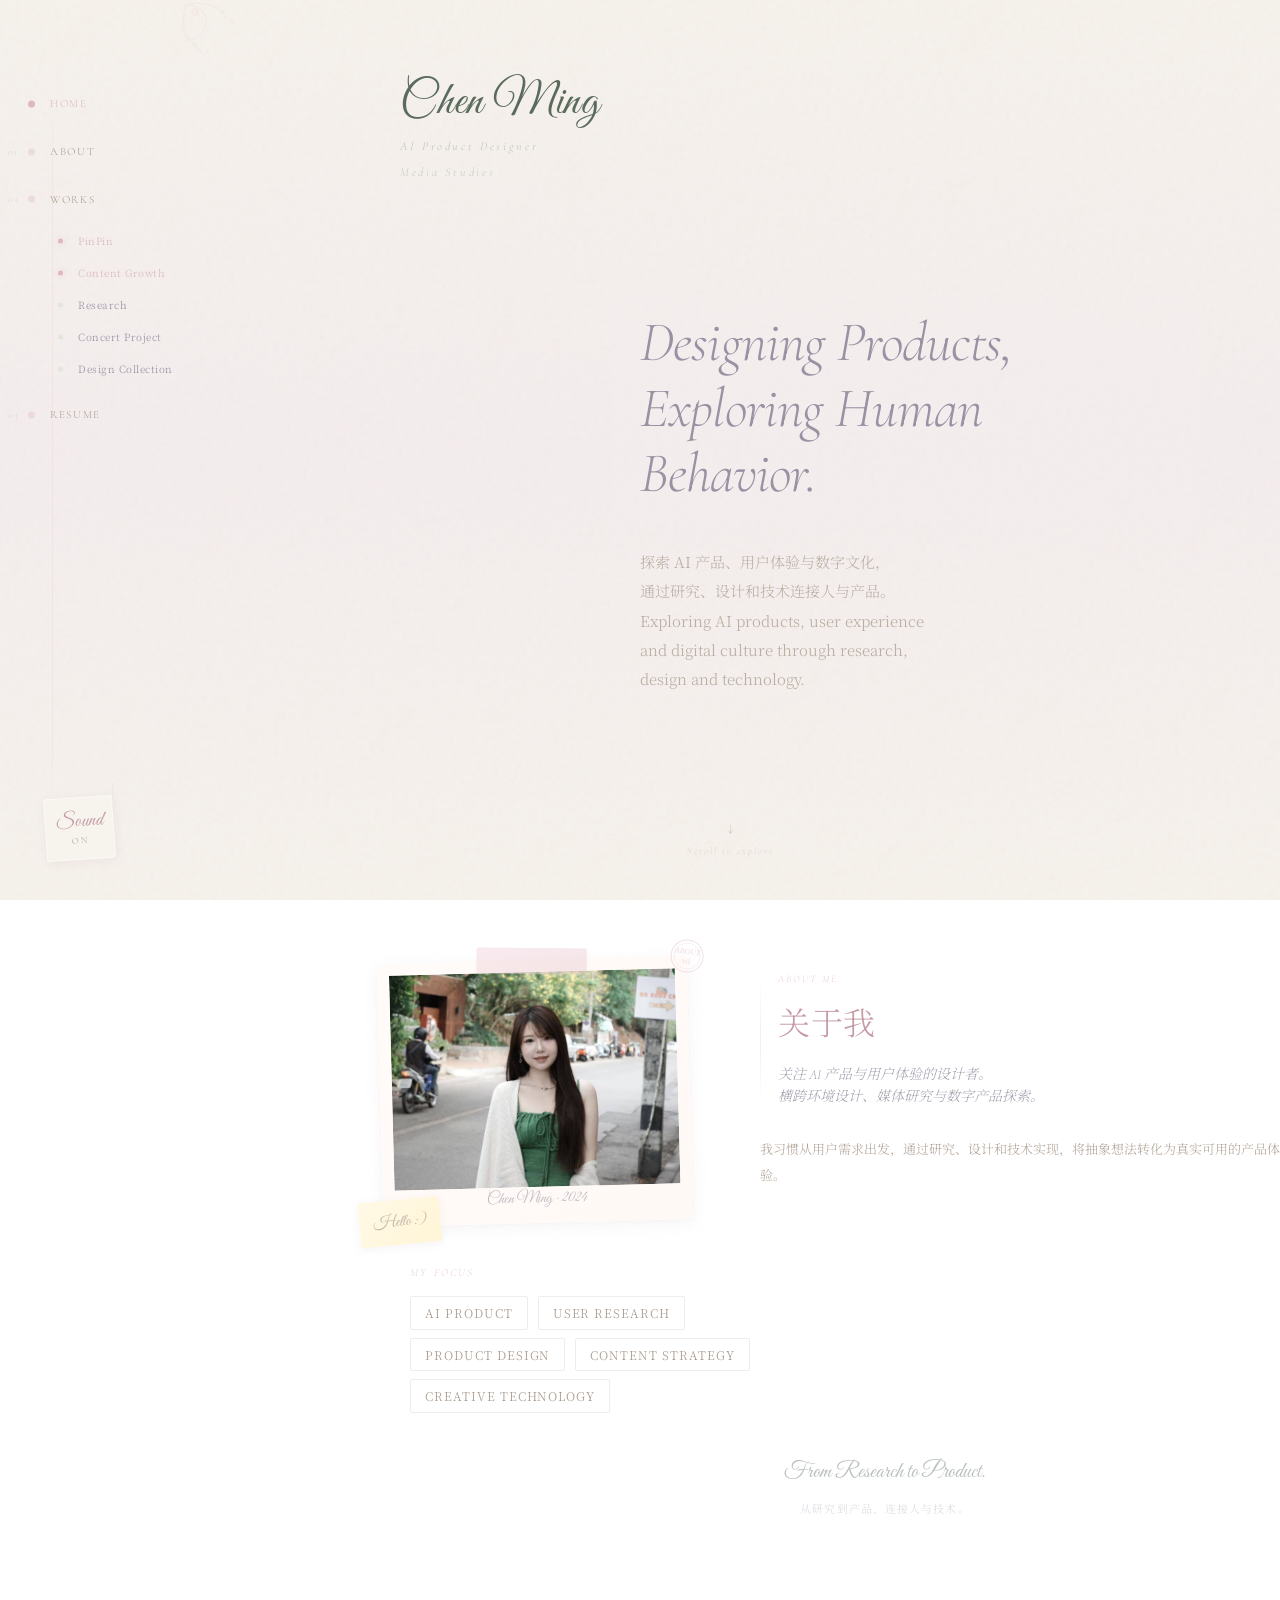
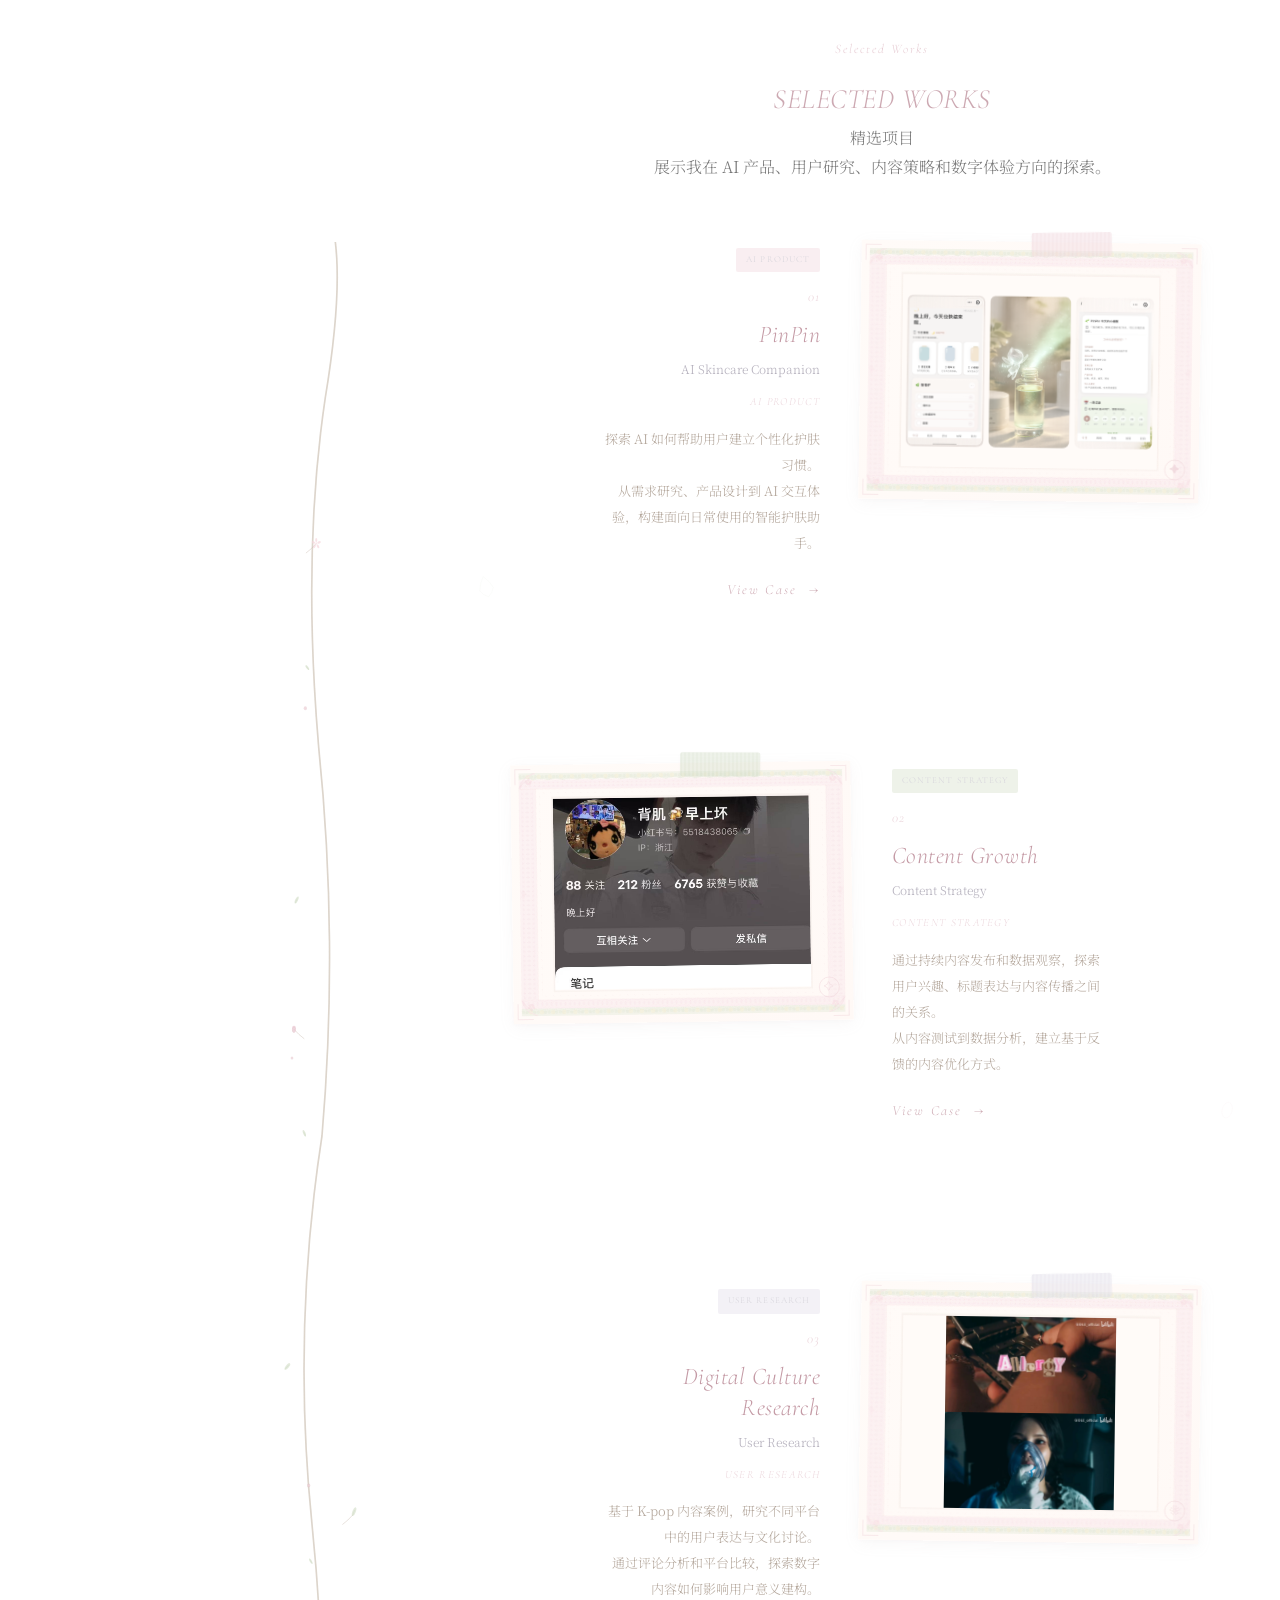
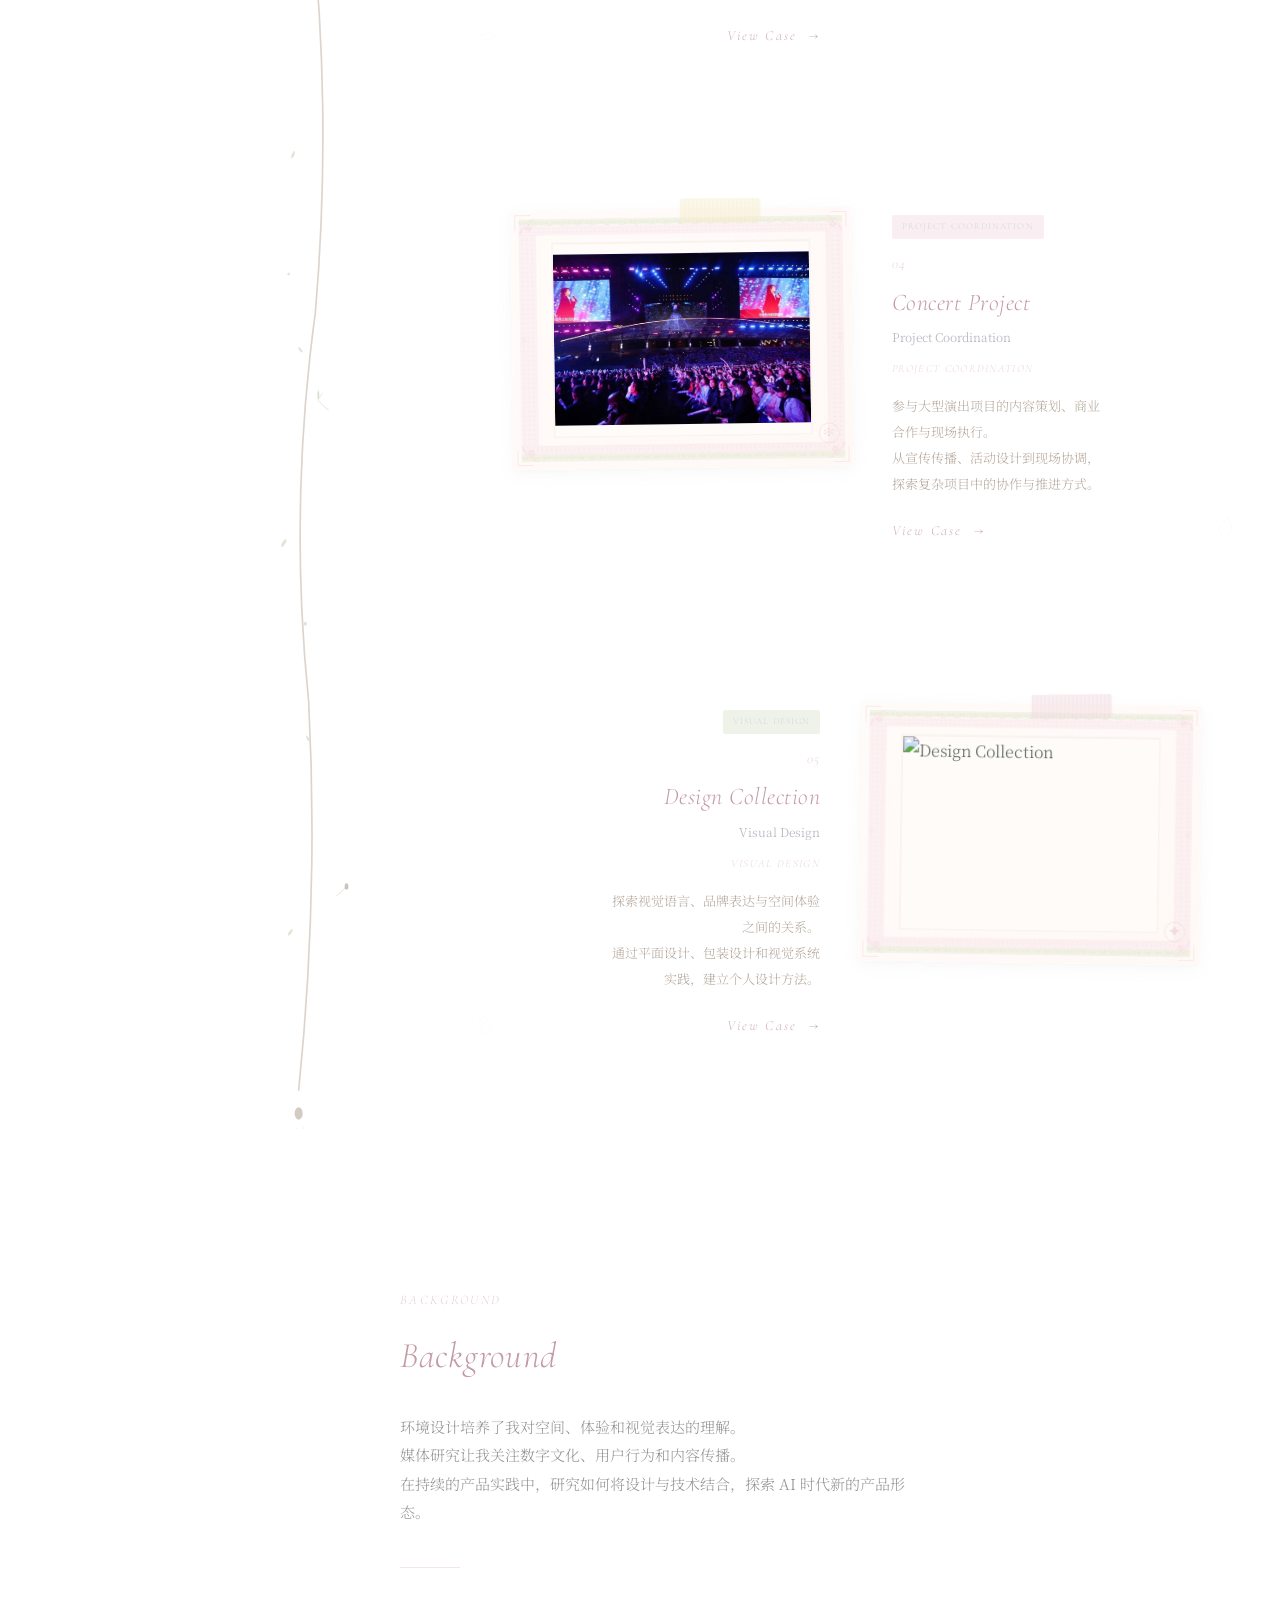
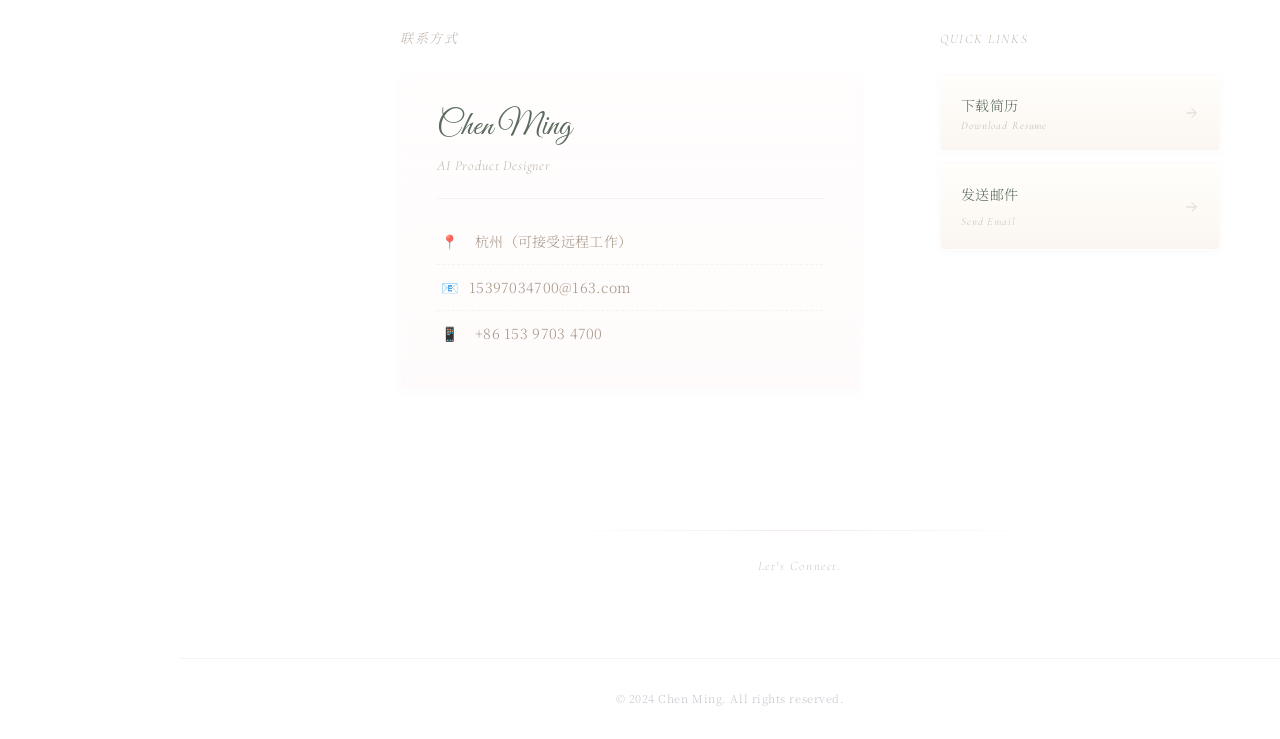
==== index.html @ 9a9d2fe5 "Initial commit: Portfolio website - cleaned and compressed" ====
<!DOCTYPE html>
<html lang="zh-CN">
<head>
    <meta charset="UTF-8">
    <meta name="viewport" content="width=device-width, initial-scale=1.0">
    <title>Chen Ming - Portfolio</title>
    <link href="https://fonts.googleapis.com/css2?family=Noto+Serif+SC:wght@300;400&family=Cormorant+Garamond:ital,wght@0,300;0,400;0,500;1,300;1,400&family=Playfair+Display:ital,wght@0,400;0,500;1,400&family=Great+Vibes&display=swap" rel="stylesheet">
    <link rel="stylesheet" href="css/theme.css">
    <link rel="stylesheet" href="css/style.css">
</head>
<body>
    <div id="navigation"></div>
    <div id="decorations"></div>
    
    <main>
        <section id="hero"></section>
        <section id="about"></section>
        <section id="works"></section>
        <section id="resume"></section>
    </main>

    <div id="footer"></div>

    <div id="case-study-modal" class="hidden"></div>

    <script type="module">
        import { App } from './js/app.js';
        window.app = new App();
        window.app.init();
    </script>
</body>
</html>
---- css/theme.css ----
:root {
    --color-bg-cream: #F7F3ED;
    --color-bg-pink-light: #F5EEEF;
    --color-bg-pink-soft: #F2E8EB;
    --color-bg-beige: #F5F1EB;
    --color-bg-gradient: linear-gradient(180deg, #F7F3ED 0%, #F5EEEF 50%, #F7F3ED 100%);

    --color-text-ink-green: #5A6B5D;
    --color-text-bean-pink: #C49AA5;
    --color-text-gray-purple: #9892A3;
    --color-text-light-coffee: #A8998C;
    --color-text-soft: #7A7A7A;
    --color-text-muted: #B5B0B8;

    --color-pink-blush: #F0D5DC;
    --color-pink-dusty: #DDB8C2;
    --color-pink-soft: #F5E6EA;
    --color-pink-faint: #F9EEF1;
    --color-sage-light: #D4DEC9;
    --color-sage-soft: #E0E8D9;
    --color-sage-faint: #EDF2E8;
    --color-lavender-soft: #E0DCE8;
    --color-lavender-faint: #EDEBF3;

    --color-tree-trunk: #8B7D6F;
    --color-tree-branch: #A09285;
    --color-tree-light: #B5A89B;
    --color-tree-faint: #C9BDB0;

    --color-lace-pink: rgba(240, 213, 220, 0.5);
    --color-lace-cream: rgba(255, 253, 252, 0.8);

    --color-card-glass: rgba(255, 250, 250, 0.65);
    --color-card-border: rgba(255, 255, 255, 0.55);
    --color-card-shadow: rgba(200, 180, 190, 0.12);

    --spacing-xs: 4px;
    --spacing-sm: 8px;
    --spacing-md: 16px;
    --spacing-lg: 24px;
    --spacing-xl: 32px;
    --spacing-2xl: 48px;
    --spacing-3xl: 64px;
    --spacing-4xl: 80px;
    --spacing-5xl: 120px;
    --spacing-6xl: 160px;

    --font-family-script: 'Great Vibes', 'Dancing Script', cursive;
    --font-family-serif: 'Cormorant Garamond', 'Playfair Display', 'Noto Serif SC', Georgia, serif;
    --font-family-body: 'Noto Serif SC', 'Songti SC', 'HarmonyOS Sans SC', serif;

    --font-size-xs: 11px;
    --font-size-sm: 12px;
    --font-size-base: 14px;
    --font-size-md: 15px;
    --font-size-lg: 18px;
    --font-size-xl: 22px;
    --font-size-2xl: 28px;
    --font-size-3xl: 36px;
    --font-size-4xl: 48px;
    --font-size-5xl: 64px;

    --font-weight-light: 300;
    --font-weight-normal: 400;
    --font-weight-medium: 500;

    --line-height-tight: 1.3;
    --line-height-normal: 1.6;
    --line-height-relaxed: 1.8;
    --line-height-loose: 2;

    --letter-spacing-sm: 0.02em;
    --letter-spacing-md: 0.05em;
    --letter-spacing-lg: 0.1em;

    --nav-width: 200px;
    --content-max-width: 1200px;
    --content-padding: 60px;

    --z-index-nav: 100;
    --z-index-content: 1;
    --z-index-decoration: 0;
}

* {
    margin: 0;
    padding: 0;
    box-sizing: border-box;
}

html {
    width: 100%;
    min-height: 100%;
    scroll-behavior: smooth;
}

body {
    font-family: var(--font-family-body);
    font-weight: var(--font-weight-light);
    color: var(--color-text-ink-green);
    line-height: var(--line-height-relaxed);
    width: 100%;
    min-height: 100vh;
    background: var(--color-bg-gradient);
    background-attachment: fixed;
    position: relative;
    overflow-x: hidden;
}

body::before {
    content: '';
    position: fixed;
    top: 0;
    left: 0;
    width: 100%;
    height: 100%;
    background-image: url("data:image/svg+xml,%3Csvg viewBox='0 0 200 200' xmlns='http://www.w3.org/2000/svg'%3E%3Cfilter id='noiseFilter'%3E%3CfeTurbulence type='fractalNoise' baseFrequency='0.8' numOctaves='4' stitchTiles='stitch'/%3E%3C/filter%3E%3Crect width='100%25' height='100%25' filter='url(%23noiseFilter)'/%3E%3C/svg%3E");
    opacity: 0.04;
    pointer-events: none;
    z-index: 0;
}

body::after {
    content: '';
    position: fixed;
    top: 0;
    left: 0;
    width: 100%;
    height: 100%;
    background-image: url("data:image/svg+xml,%3Csvg viewBox='0 0 400 400' xmlns='http://www.w3.org/2000/svg'%3E%3Cfilter id='paperTexture'%3E%3CfeTurbulence type='fractalNoise' baseFrequency='0.04' numOctaves='5'/%3E%3CfeDiffuseLighting in='noise' lighting-color='%23F7F3ED' surfaceScale='2'%3E%3CfeDistantLight azimuth='45' elevation='60'/%3E%3C/feDiffuseLighting%3E%3C/filter%3E%3Crect width='100%25' height='100%25' filter='url(%23paperTexture)'/%3E%3C/svg%3E");
    opacity: 0.03;
    pointer-events: none;
    z-index: 0;
}

h1, h2, h3, h4, h5, h6 {
    font-family: var(--font-family-serif);
    font-weight: var(--font-weight-normal);
    letter-spacing: var(--letter-spacing-sm);
}

p {
    color: var(--color-text-soft);
}

a {
    color: var(--color-text-ink-green);
    text-decoration: none;
}

img {
    max-width: 100%;
    display: block;
}
---- css/style.css ----
@import './theme.css';

.sidebar-nav {
    position: fixed;
    left: 0;
    top: 0;
    width: 180px;
    height: 100vh;
    z-index: var(--z-index-nav);
    padding: 80px 0 40px 50px;
    display: flex;
    flex-direction: column;
}

.sidebar-nav-line {
    position: absolute;
    left: 52px;
    top: 100px;
    bottom: 100px;
    width: 1px;
    background: linear-gradient(
        to bottom,
        transparent 0%,
        var(--color-pink-blush) 8%,
        var(--color-pink-blush) 92%,
        transparent 100%
    );
    opacity: 0.4;
}

.sidebar-nav-items {
    position: relative;
    display: flex;
    flex-direction: column;
    gap: 0;
}

.sidebar-nav-item {
    position: relative;
    display: flex;
    align-items: center;
    padding: 14px 0;
    cursor: pointer;
    font-family: var(--font-family-serif);
    font-size: 11px;
    color: var(--color-text-light-coffee);
    letter-spacing: 0.15em;
    text-transform: uppercase;
}

.sidebar-nav-item::before {
    content: '';
    position: absolute;
    left: -22px;
    top: 50%;
    transform: translateY(-50%);
    width: 7px;
    height: 7px;
    border-radius: 50%;
    background: var(--color-pink-dusty);
    opacity: 0.35;
}

.sidebar-nav-item.active::before {
    opacity: 1;
    background: var(--color-pink-dusty);
}

.sidebar-nav-item.active {
    color: var(--color-pink-dusty);
}

.sidebar-nav-number {
    position: absolute;
    left: -42px;
    font-family: var(--font-family-serif);
    font-size: 10px;
    color: var(--color-pink-dusty);
    opacity: 0.5;
    letter-spacing: 0.1em;
}

.sidebar-nav-item.active .sidebar-nav-number {
    opacity: 1;
}

.sidebar-nav-label {
    margin-left: 0;
    font-size: 11px;
    letter-spacing: 0.15em;
}

.sidebar-nav-subitems {
    display: flex;
    flex-direction: column;
    margin-left: 8px;
    margin-top: 2px;
    margin-bottom: 6px;
    gap: 0;
}

.sidebar-nav-subitem {
    position: relative;
    padding: 7px 0 7px 20px;
    font-family: var(--font-family-body);
    font-size: 10px;
    color: var(--color-text-gray-purple);
    cursor: pointer;
    letter-spacing: 0.05em;
    font-weight: var(--font-weight-light);
}

.sidebar-nav-subitem::before {
    content: '';
    position: absolute;
    left: 0;
    top: 50%;
    transform: translateY(-50%);
    width: 5px;
    height: 5px;
    border-radius: 50%;
    background: var(--color-sage-light);
    opacity: 0.5;
}

.sidebar-sound-tag {
    margin-top: auto;
    margin-left: -5px;
    position: relative;
}

.sound-tag-paper {
    display: inline-block;
    padding: 14px 10px;
    background: var(--color-bg-cream);
    border: 1px solid var(--color-card-border);
    border-radius: 3px;
    font-family: var(--font-family-script);
    font-size: 20px;
    color: var(--color-text-bean-pink);
    text-align: center;
    line-height: 1;
    transform: rotate(-4deg);
    box-shadow: 1px 2px 10px rgba(184,136,148,0.12);
}

.sound-tag-paper span {
    display: block;
    font-family: var(--font-family-serif);
    font-size: 9px;
    color: var(--color-text-light-coffee);
    letter-spacing: 0.15em;
    margin-top: 4px;
}

.sound-tag-string {
    position: absolute;
    top: -14px;
    left: 50%;
    transform: translateX(-50%);
    width: 1px;
    height: 16px;
    background: var(--color-pink-blush);
    opacity: 0.4;
}

main {
    margin-left: 180px;
    width: calc(100% - 180px);
    min-height: 100vh;
    position: relative;
    z-index: 1;
}

.section {
    width: 100%;
    position: relative;
}

.hero-section {
    min-height: 100vh;
    padding: 80px 80px 80px 220px;
    position: relative;
    text-align: left;
    overflow: hidden;
    display: flex;
    flex-direction: column;
}

.hero-brand {
    position: relative;
    z-index: 2;
    margin-bottom: 0;
}

.hero-name {
    font-family: var(--font-family-script);
    font-size: 46px;
    color: var(--color-text-ink-green);
    font-weight: var(--font-weight-normal);
    line-height: 1;
    text-align: left;
    margin: 0 0 10px;
}

.hero-role {
    font-family: var(--font-family-serif);
    font-size: 12px;
    color: #A8B5A0;
    font-weight: var(--font-weight-light);
    letter-spacing: 0.22em;
    margin: 0;
    opacity: 0.75;
    font-style: italic;
}

.hero-role-sub {
    font-family: var(--font-family-serif);
    font-size: 12px;
    color: #A8B5A0;
    font-weight: var(--font-weight-light);
    letter-spacing: 0.22em;
    margin: 4px 0 0;
    opacity: 0.6;
    font-style: italic;
}

.hero-main {
    flex: 1;
    display: flex;
    flex-direction: column;
    justify-content: center;
    padding-left: 30%;
    position: relative;
    max-width: 760px;
}

.hero-title-block {
    position: relative;
    margin-bottom: 40px;
    padding: 0;
}

.hero-title {
    font-family: var(--font-family-serif);
    font-size: 56px;
    font-weight: var(--font-weight-light);
    color: var(--color-text-gray-purple);
    line-height: 1.15;
    font-style: italic;
    text-align: left;
    letter-spacing: -0.015em;
    position: relative;
    z-index: 2;
    margin: 0;
}

.hero-title span {
    display: block;
    margin-bottom: 2px;
}

.hero-title-bg {
    position: absolute;
    top: -16px;
    left: -28px;
    right: -40px;
    bottom: -16px;
    background: rgba(255, 240, 244, 0.05);
    z-index: 1;
    pointer-events: none;
}

.hero-description {
    font-family: var(--font-family-body);
    font-size: 15px;
    color: var(--color-text-light-coffee);
    line-height: 1.95;
    font-weight: var(--font-weight-light);
    text-align: left;
    opacity: 0.75;
    max-width: 380px;
    margin-top: 0;
}

.hero-description p {
    color: var(--color-text-light-coffee);
    margin: 0;
    text-align: left;
}

.hero-scroll-hint {
    position: absolute;
    bottom: 40px;
    left: 50%;
    transform: translateX(-50%);
    display: flex;
    flex-direction: column;
    align-items: center;
    gap: 6px;
    opacity: 0.4;
    z-index: 2;
}

.scroll-arrow {
    font-family: var(--font-family-serif);
    font-size: 16px;
    color: var(--color-text-light-coffee);
    line-height: 1;
    font-weight: var(--font-weight-light);
}

.scroll-text {
    font-family: var(--font-family-serif);
    font-size: 10px;
    color: var(--color-text-light-coffee);
    letter-spacing: 0.2em;
    font-style: italic;
    opacity: 0.7;
}



.works-section {
    padding: 0 60px 0 0;
    position: relative;
    min-height: 100vh;
}

.about-section {
    padding: 60px 80px 30px 30px;
    position: relative;
    min-height: auto;
    max-width: 1200px;
    margin-left: 180px;
}

.about-row {
    display: flex;
    align-items: flex-start;
    gap: 60px;
    margin-bottom: 40px;
}

.about-row-1 {
    gap: 70px;
    align-items: flex-start;
}

.about-row-2 {
    gap: 80px;
    padding: 0 20px;
}

.about-row-3 {
    gap: 0;
    margin-bottom: 30px;
    padding: 0 20px;
}

.about-photo-block {
    flex: 0 0 300px;
    position: relative;
}

.about-photo-wrapper {
    position: relative;
    transform: rotate(-1.5deg);
    margin-left: -10px;
}

.about-photo-tape {
    position: absolute;
    top: -12px;
    left: 50%;
    transform: translateX(-50%) rotate(2deg);
    width: 110px;
    height: 26px;
    background: linear-gradient(90deg, rgba(240,213,220,0.5) 0%, rgba(232,197,206,0.4) 100%);
    z-index: 3;
    border-radius: 2px;
    box-shadow: 0 1px 3px rgba(180, 160, 170, 0.1);
}

.about-polaroid {
    background: linear-gradient(135deg, #FFFBF8 0%, #FFF9F6 100%);
    padding: 12px 12px 36px;
    box-shadow:
        0 4px 16px rgba(180, 160, 170, 0.1),
        0 1px 4px rgba(180, 160, 170, 0.05);
    border-radius: 2px;
    position: relative;
}

.about-photo-frame {
    width: 100%;
    aspect-ratio: 4 / 3;
    overflow: hidden;
    background: #F5F0EE;
}

.about-photo-img {
    width: 100%;
    height: 100%;
    object-fit: cover;
    display: block;
}

.about-polaroid-caption {
    position: absolute;
    bottom: 10px;
    left: 0;
    right: 0;
    text-align: center;
    font-family: var(--font-family-script);
    font-size: 16px;
    color: var(--color-text-gray-purple);
    opacity: 0.6;
}

.about-stamp {
    position: absolute;
    top: -18px;
    right: -18px;
    transform: rotate(8deg);
    z-index: 4;
}

.about-sticky-note {
    position: absolute;
    bottom: -18px;
    left: -24px;
    background: linear-gradient(135deg, #FFF9E6 0%, #FFF5D6 100%);
    padding: 8px 14px;
    transform: rotate(-4deg);
    box-shadow: 0 2px 8px rgba(180, 160, 170, 0.12);
    border-radius: 2px;
    z-index: 4;
}

.about-sticky-text {
    font-family: var(--font-family-script);
    font-size: 16px;
    color: var(--color-text-light-coffee);
    opacity: 0.7;
    margin: 0;
}

.about-story-block {
    flex: 1;
    max-width: 520px;
    padding-top: 10px;
}

.about-header {
    margin-bottom: 28px;
    position: relative;
    padding-left: 18px;
}

.about-header::before {
    content: '';
    position: absolute;
    left: 0;
    top: 6px;
    bottom: 6px;
    width: 1px;
    background: linear-gradient(to bottom, transparent, var(--color-pink-blush), transparent);
    opacity: 0.5;
}

.about-label {
    font-family: var(--font-family-serif);
    font-size: 10px;
    color: var(--color-pink-dusty);
    font-style: italic;
    letter-spacing: 0.2em;
    text-transform: uppercase;
    margin-bottom: 8px;
    opacity: 0.7;
}

.about-title {
    font-family: var(--font-family-serif);
    font-size: 32px;
    color: var(--color-text-bean-pink);
    font-weight: var(--font-weight-light);
    margin-bottom: 10px;
    letter-spacing: 0.02em;
}

.about-subtitle {
    font-family: var(--font-family-serif);
    font-size: 14px;
    color: var(--color-text-gray-purple);
    font-style: italic;
    line-height: 1.6;
    opacity: 0.85;
}

.about-content p {
    font-family: var(--font-family-body);
    font-size: 13px;
    color: var(--color-text-light-coffee);
    line-height: 2;
    margin-bottom: 14px;
    font-weight: var(--font-weight-light);
    opacity: 0.9;
}

.about-content .about-greeting {
    font-family: var(--font-family-serif);
    font-size: 16px;
    color: var(--color-text-ink-green);
    font-style: italic;
    margin-bottom: 16px;
}

.about-content p:last-child {
    margin-bottom: 0;
}

.about-keywords-block {
    flex: 1;
    max-width: 340px;
}

.about-focus-block {
    flex: 1;
    max-width: 300px;
}

.about-block-title {
    font-family: var(--font-family-serif);
    font-size: 11px;
    color: var(--color-pink-dusty);
    font-style: italic;
    letter-spacing: 0.2em;
    text-transform: uppercase;
    margin-bottom: 14px;
    opacity: 0.7;
}

.about-tags {
    display: flex;
    flex-wrap: wrap;
    gap: 8px 10px;
    align-items: baseline;
}

.about-tag {
    display: inline-block;
    padding: 5px 14px;
    font-family: var(--font-family-body);
    font-size: 12px;
    color: var(--color-text-light-coffee);
    background: transparent;
    border: 1px solid rgba(180, 160, 170, 0.2);
    border-radius: 2px;
    letter-spacing: 0.08em;
    text-transform: uppercase;
    transition: border-color 0.3s ease, color 0.3s ease;
}

.about-tag:hover {
    border-color: rgba(180, 160, 170, 0.4);
    color: var(--color-text-ink-green);
}

.size-sm {
    font-size: 11px;
}

.size-md {
    font-size: 12px;
}

.size-lg {
    font-size: 13px;
    padding: 5px 13px;
}

.tag-pink {
    background: rgba(240, 213, 220, 0.4);
    color: var(--color-text-bean-pink);
    transform: rotate(-1deg);
}

.tag-green {
    background: rgba(212, 222, 201, 0.4);
    color: var(--color-text-ink-green);
    transform: rotate(1deg);
}

.tag-lavender {
    background: rgba(224, 220, 232, 0.4);
    color: var(--color-text-gray-purple);
    transform: rotate(-0.5deg);
}

.tag-cream {
    background: rgba(245, 235, 200, 0.35);
    color: var(--color-text-light-coffee);
    transform: rotate(0.8deg);
}

.about-focus-list {
    list-style: none;
    padding: 0;
    margin: 0;
    display: flex;
    flex-direction: column;
    gap: 8px;
}

.about-focus-list li {
    font-family: var(--font-family-serif);
    font-size: 13px;
    color: var(--color-text-ink-green);
    font-style: italic;
    opacity: 0.75;
    padding-left: 14px;
    position: relative;
}

.about-focus-list li::before {
    content: '·';
    position: absolute;
    left: 4px;
    color: var(--color-pink-dusty);
    opacity: 0.6;
}

.about-profile-card {
    width: 100%;
    background: linear-gradient(135deg, rgba(255,253,252,0.9) 0%, rgba(255,247,248,0.7) 100%);
    padding: 22px 30px;
    border-radius: 8px;
    box-shadow:
        0 2px 12px rgba(180, 160, 170, 0.08),
        0 1px 4px rgba(180, 160, 170, 0.04);
    border: 1px solid rgba(255, 255, 255, 0.5);
    position: relative;
    display: flex;
    align-items: center;
    gap: 30px;
}

.about-profile-card::before {
    content: '';
    position: absolute;
    top: 0;
    left: 0;
    right: 0;
    bottom: 0;
    background-image: url("data:image/svg+xml,%3Csvg viewBox='0 0 200 200' xmlns='http://www.w3.org/2000/svg'%3E%3Cfilter id='paperNoise'%3E%3CfeTurbulence type='fractalNoise' baseFrequency='0.6' numOctaves='3'/%3E%3C/filter%3E%3Crect width='100%25' height='100%25' filter='url(%23paperNoise)'/%3E%3C/svg%3E");
    opacity: 0.02;
    border-radius: 8px;
    pointer-events: none;
}

.about-profile-tape {
    position: absolute;
    top: -10px;
    left: 50%;
    transform: translateX(-50%) rotate(-1deg);
    width: 80px;
    height: 20px;
    background: linear-gradient(90deg, rgba(240,213,220,0.45) 0%, rgba(212,222,201,0.4) 100%);
    border-radius: 2px;
    box-shadow: 0 1px 3px rgba(180, 160, 170, 0.1);
}

.about-profile-content {
    display: flex;
    align-items: center;
    gap: 28px;
    width: 100%;
    position: relative;
    z-index: 1;
}

.about-profile-left {
    flex-shrink: 0;
}

.about-profile-name {
    font-family: var(--font-family-serif);
    font-size: 22px;
    color: var(--color-text-ink-green);
    font-weight: var(--font-weight-normal);
    letter-spacing: 0.02em;
    margin-bottom: 4px;
}

.about-profile-role {
    font-family: var(--font-family-serif);
    font-size: 12px;
    color: var(--color-pink-dusty);
    font-style: italic;
    letter-spacing: 0.08em;
    opacity: 0.85;
}

.about-profile-divider {
    width: 1px;
    height: 50px;
    background: repeating-linear-gradient(
        to bottom,
        rgba(232, 197, 206, 0.4) 0,
        rgba(232, 197, 206, 0.4) 4px,
        transparent 4px,
        transparent 8px
    );
    flex-shrink: 0;
}

.about-profile-right {
    flex: 1;
    display: flex;
    flex-direction: column;
    gap: 4px;
}

.about-profile-location,
.about-profile-edu {
    font-family: var(--font-family-body);
    font-size: 12px;
    color: var(--color-text-light-coffee);
    opacity: 0.85;
}

.about-profile-tags {
    font-family: var(--font-family-serif);
    font-size: 11px;
    color: var(--color-text-gray-purple);
    font-style: italic;
    opacity: 0.7;
    letter-spacing: 0.04em;
    margin-top: 2px;
}

.about-brand {
    text-align: center;
    margin-top: 24px;
    margin-bottom: 60px;
    opacity: 0.7;
}

.about-brand-en {
    font-family: var(--font-family-script);
    font-size: 22px;
    color: var(--color-text-ink-green);
    opacity: 0.6;
    margin-bottom: 6px;
}

.about-brand-cn {
    font-family: var(--font-family-body);
    font-size: 11px;
    color: var(--color-text-gray-purple);
    opacity: 0.5;
    letter-spacing: 0.1em;
}

@media (max-width: 1024px) {
    .about-section {
        padding: 60px 40px 60px 20px;
    }
    .about-row-1, .about-row-2 {
        gap: 40px;
    }
    .about-photo-block {
        flex: 0 0 240px;
    }
}

@media (max-width: 768px) {
    .about-section {
        padding: 40px 24px 60px;
        margin-left: 0;
    }
    .about-row {
        flex-direction: column;
        gap: 30px;
    }
    .about-photo-block {
        flex: none;
        max-width: 240px;
        margin: 0 auto;
    }
    .about-profile-content {
        flex-direction: column;
        gap: 16px;
        align-items: flex-start;
    }
    .about-profile-divider {
        width: 100%;
        height: 1px;
    }
}

.works-section-header {
    text-align: center;
    padding: 30px 0 60px;
    margin-left: 35%;
    max-width: 700px;
}

.works-section-label {
    font-family: var(--font-family-serif);
    font-size: 13px;
    color: var(--color-pink-dusty);
    font-weight: var(--font-weight-light);
    font-style: italic;
    letter-spacing: 0.15em;
    margin-bottom: 12px;
    opacity: 0.7;
}

.works-section-title {
    font-family: var(--font-family-serif);
    font-size: 28px;
    color: var(--color-text-bean-pink);
    font-weight: var(--font-weight-light);
    font-style: italic;
    letter-spacing: 0.02em;
    opacity: 0.85;
}

.work-cards-wrapper {
    position: relative;
    z-index: 1;
    padding: 0 0 50px;
    margin-left: 30%;
    max-width: 780px;
}

.works-vine-container {
    position: absolute;
    left: -220px;
    top: 0;
    width: 200px;
    height: calc(100% - 120px);
    z-index: 0;
    pointer-events: none;
    overflow: hidden;
}

.growth-vine-container {
    width: 100%;
    height: 100%;
}

.growth-vine-svg {
    width: 100%;
    height: 100%;
    display: block;
    pointer-events: none;
}

.work-card-item {
    position: relative;
    display: flex;
    align-items: flex-start;
    gap: 40px;
    margin-bottom: 160px;
    min-height: 320px;
    padding: 0 20px;
}

.work-card-item.card-right {
    flex-direction: row;
    justify-content: flex-end;
}

.card-right .work-card-content {
    text-align: right;
    margin-left: 20px;
}

.card-right .work-card-image-wrapper {
    order: 2;
}

.card-right .work-card-content {
    order: 1;
}

.work-card-item.card-left {
    flex-direction: row;
    justify-content: flex-start;
}

.card-left .work-card-content {
    text-align: left;
    margin-right: 20px;
}

.card-left .work-card-image-wrapper {
    order: 1;
}

.card-left .work-card-content {
    order: 2;
}

.work-card-content {
    max-width: 240px;
    flex-shrink: 0;
}

.work-card-number {
    font-family: var(--font-family-serif);
    font-size: 15px;
    color: var(--color-pink-dusty);
    font-weight: var(--font-weight-light);
    margin-bottom: 8px;
    opacity: 0.7;
    font-style: italic;
    letter-spacing: 0.05em;
}

.work-card-title {
    font-family: var(--font-family-serif);
    font-size: 22px;
    color: var(--color-text-bean-pink);
    font-weight: var(--font-weight-normal);
    margin-bottom: 10px;
    font-style: italic;
    transition: color 0.3s ease;
}

.work-card-subtitle {
    font-family: var(--font-family-body);
    font-size: 12px;
    color: var(--color-text-gray-purple);
    margin-bottom: 10px;
    font-weight: var(--font-weight-light);
}

.work-card-description {
    font-family: var(--font-family-body);
    font-size: 13px;
    color: var(--color-text-light-coffee);
    line-height: 2;
    margin-bottom: 16px;
    font-weight: var(--font-weight-light);
}

.work-card-description p {
    color: var(--color-text-light-coffee);
    margin: 0;
}

.work-card-view-link {
    text-decoration: none;
    display: inline-block;
}

.work-card-view {
    display: inline-flex;
    align-items: center;
    gap: 12px;
    font-family: var(--font-family-serif);
    font-size: 14px;
    color: var(--color-text-bean-pink);
    letter-spacing: 0.15em;
    cursor: pointer;
    font-style: italic;
    opacity: 0.8;
    transition: opacity 0.3s ease;
}

.work-card-view:hover {
    opacity: 1;
}

.work-card-view-arrow {
    font-size: 14px;
}

.work-card-image-wrapper {
    flex-shrink: 0;
    width: 340px;
    position: relative;
}

.polaroid-frame {
    position: relative;
    width: 100%;
    aspect-ratio: 700 / 467;
    padding: 8px;
    background: linear-gradient(135deg, #FFFBF8 0%, #FFF9F6 100%);
    box-shadow: 
        0 4px 16px rgba(180, 160, 170, 0.08),
        0 1px 4px rgba(180, 160, 170, 0.04);
    transform: rotate(var(--card-rotation, 0deg));
    transition: transform 0.5s cubic-bezier(0.25, 0.46, 0.45, 0.94);
}

.card-left .polaroid-frame {
    --card-rotation: -0.8deg;
}

.card-right .polaroid-frame {
    --card-rotation: 0.8deg;
}

.work-card-item:hover .polaroid-frame {
    transform: rotate(var(--card-rotation, 0deg)) scale(1.02);
    box-shadow: 
        0 8px 24px rgba(180, 160, 170, 0.12),
        0 2px 8px rgba(180, 160, 170, 0.06);
}

.polaroid-tape {
    position: absolute;
    top: -10px;
    left: 50%;
    transform: translateX(-50%);
    width: 80px;
    height: 24px;
    z-index: 5;
    opacity: 0.5;
    border-radius: 2px;
    box-shadow: 0 1px 3px rgba(180, 160, 170, 0.1);
}

.polaroid-tape-texture {
    position: absolute;
    top: 0;
    left: 0;
    right: 0;
    bottom: 0;
    background-image: repeating-linear-gradient(
        90deg,
        transparent,
        transparent 2px,
        rgba(255,255,255,0.2) 2px,
        rgba(255,255,255,0.2) 4px
    );
}

.polaroid-corner {
    position: absolute;
    width: 16px;
    height: 16px;
    z-index: 4;
    pointer-events: none;
}

.polaroid-corner.top-left {
    top: 4px;
    left: 4px;
    border-top: 1px solid rgba(232,197,206,0.3);
    border-left: 1px solid rgba(232,197,206,0.3);
}

.polaroid-corner.top-right {
    top: 4px;
    right: 4px;
    border-top: 1px solid rgba(232,197,206,0.3);
    border-right: 1px solid rgba(232,197,206,0.3);
}

.polaroid-corner.bottom-left {
    bottom: 4px;
    left: 4px;
    border-bottom: 1px solid rgba(232,197,206,0.3);
    border-left: 1px solid rgba(232,197,206,0.3);
}

.polaroid-corner.bottom-right {
    bottom: 4px;
    right: 4px;
    border-bottom: 1px solid rgba(232,197,206,0.3);
    border-right: 1px solid rgba(232,197,206,0.3);
}

.polaroid-stamp {
    position: absolute;
    bottom: 12px;
    right: 12px;
    z-index: 4;
}

.card-tag {
    display: inline-block;
    padding: 4px 10px;
    font-family: var(--font-family-serif);
    font-size: 9px;
    letter-spacing: 0.12em;
    color: var(--color-text-gray-purple);
    border-radius: 2px;
    margin-bottom: 12px;
}

.pressed-leaf {
    position: absolute;
    bottom: -5px;
    opacity: 0.5;
}

.text-right .pressed-leaf {
    left: -15px;
    transform: rotate(-15deg);
}

.text-left .pressed-leaf {
    right: -15px;
    transform: rotate(15deg);
}

.project-frame {
    position: relative;
    width: 100%;
    aspect-ratio: 4 / 3;
}

.project-frame-image-layer {
    position: absolute;
    left: 10.571%;
    top: 10.496%;
    right: 10.571%;
    bottom: 10.496%;
    overflow: hidden;
    z-index: 2;
    background: #FFFBF8;
}

.project-frame-image {
    width: 100%;
    height: 100%;
    object-fit: contain;
    display: block;
    transition: transform 0.6s cubic-bezier(0.25, 0.46, 0.45, 0.94);
}

.project-frame-border-layer {
    position: absolute;
    top: 0;
    left: 0;
    width: 100%;
    height: 100%;
    z-index: 1;
    pointer-events: none;
}

.project-frame-svg {
    width: 100%;
    height: 100%;
    display: block;
}

.work-card-item:hover .project-frame {
    transform: scale(1.02);
    box-shadow:
        0 16px 60px rgba(180, 160, 170, 0.14),
        0 4px 12px rgba(180, 160, 170, 0.06);
}

.work-card-item:hover .project-frame-image {
    transform: scale(1.04);
}

.work-card-item:hover .work-card-title {
    color: var(--color-pink-dusty);
}

@media (max-width: 1024px) {
    .work-card-image-wrapper {
        width: 300px;
    }
}

@media (max-width: 768px) {
    .work-card-image-wrapper {
        width: 260px;
    }
    .work-cards-wrapper {
        margin-left: 20%;
    }
}

@media (max-width: 480px) {
    .work-card-image-wrapper {
        width: 240px;
    }
    .work-cards-wrapper {
        margin-left: 10%;
    }
}

.work-card-text {
    max-width: 220px;
    flex-shrink: 0;
}

.work-card-text.text-right {
    text-align: right;
}

.work-card-text.text-left {
    text-align: left;
}

.work-card-number {
    font-family: var(--font-family-serif);
    font-size: 14px;
    color: var(--color-pink-dusty);
    font-weight: var(--font-weight-light);
    margin-bottom: 10px;
    opacity: 0.6;
    font-style: italic;
    letter-spacing: 0.08em;
}

.work-card-title {
    font-family: var(--font-family-serif);
    font-size: 24px;
    color: var(--color-text-bean-pink);
    font-weight: var(--font-weight-light);
    margin-bottom: 8px;
    font-style: italic;
    transition: color 0.4s ease;
    line-height: 1.3;
}

.work-card-subtitle {
    font-family: var(--font-family-body);
    font-size: 12px;
    color: var(--color-text-gray-purple);
    margin-bottom: 12px;
    font-weight: var(--font-weight-light);
    opacity: 0.7;
}

.work-card-category {
    font-family: var(--font-family-serif);
    font-size: 11px;
    color: var(--color-pink-dusty);
    font-style: italic;
    letter-spacing: 0.12em;
    margin-bottom: 14px;
    opacity: 0.6;
    text-transform: uppercase;
}

.work-card-description {
    font-family: var(--font-family-body);
    font-size: 13px;
    color: var(--color-text-light-coffee);
    line-height: 2;
    margin-bottom: 18px;
    font-weight: var(--font-weight-light);
    opacity: 0.85;
}

.work-card-description p {
    color: var(--color-text-light-coffee);
    margin: 0;
}

.work-card-view {
    display: inline-flex;
    align-items: center;
    gap: 12px;
    font-family: var(--font-family-serif);
    font-size: 14px;
    color: var(--color-text-bean-pink);
    letter-spacing: 0.15em;
    cursor: pointer;
    font-style: italic;
    opacity: 0.8;
    transition: opacity 0.3s ease;
}

.work-card-view:hover {
    opacity: 1;
}

.work-card-view-arrow {
    font-size: 14px;
    transition: transform 0.3s ease;
}

.work-card-item:hover .work-card-view-arrow {
    transform: translateX(3px);
}

.contact-section {
    padding: 80px 80px 40px;
    position: relative;
}

.contact-ending {
    text-align: center;
    margin-bottom: 60px;
    padding: 40px 0;
    position: relative;
}

.contact-washi-tape {
    position: absolute;
    top: 0;
    left: 50%;
    transform: translateX(-50%) rotate(-1deg);
    width: 150px;
    height: 28px;
    background: linear-gradient(90deg, #F0D5DC 0%, #E8D5BC 50%, #D4DEC9 100%);
    opacity: 0.4;
    z-index: 2;
    border-radius: 2px;
    box-shadow: 0 1px 3px rgba(180, 160, 170, 0.1);
}

.contact-date {
    margin-top: 12px;
    transform: rotate(-2deg);
}

.contact-scattered {
    position: absolute;
    top: 0;
    left: 0;
    width: 100%;
    height: 100%;
    pointer-events: none;
    z-index: 0;
}

.contact-deco {
    position: absolute;
}

.contact-stamp {
    margin-bottom: 8px;
}

.contact-item {
    text-align: center;
    position: relative;
    z-index: 1;
}

.contact-ending-text {
    font-family: var(--font-family-serif);
    font-size: 20px;
    font-style: italic;
    color: var(--color-text-gray-purple);
    font-weight: var(--font-weight-light);
    letter-spacing: 0.05em;
    margin-bottom: 20px;
}

.contact-signature {
    font-family: var(--font-family-script);
    font-size: 42px;
    color: var(--color-text-ink-green);
    opacity: 0.8;
}

.bottom-lace-decoration {
    width: 100%;
    height: 80px;
    position: relative;
    margin-bottom: 30px;
}

.bottom-lace-svg {
    width: 100%;
    height: 100%;
    display: block;
    opacity: 0.9;
}

.contact-content {
    display: flex;
    justify-content: center;
    gap: 60px;
    max-width: 500px;
    margin: 0 auto;
}

.contact-item {
    text-align: center;
}

.contact-link {
    font-family: var(--font-family-serif);
    font-size: 15px;
    color: var(--color-text-bean-pink);
    letter-spacing: 0.1em;
    font-style: italic;
    cursor: pointer;
    font-weight: var(--font-weight-light);
    transition: opacity 0.3s ease;
}

.contact-link:hover {
    opacity: 0.7;
}

.contact-number-label {
    font-family: var(--font-family-serif);
    font-size: 12px;
    color: var(--color-pink-dusty);
    margin-bottom: 10px;
    opacity: 0.6;
    letter-spacing: 0.1em;
    font-style: italic;
}

.footer-section {
    padding: 30px 80px;
    text-align: center;
    border-top: 1px solid rgba(240, 213, 220, 0.3);
    margin-left: 180px;
}

.footer-text {
    font-family: var(--font-family-body);
    font-size: 11px;
    color: var(--color-text-gray-purple);
    opacity: 0.5;
    letter-spacing: 0.05em;
    font-weight: var(--font-weight-light);
}

#decorations {
    position: fixed;
    top: 0;
    left: 0;
    width: 100%;
    height: 100%;
    pointer-events: none;
    z-index: 0;
}

.page-corner-decoration {
    position: fixed;
    pointer-events: none;
    z-index: 0;
}

.page-corner-decoration.cornor-top-left,
.page-corner-decoration.corner-top-left {
    top: 0;
    left: 180px;
}

.page-corner-decoration.corner-top-right {
    top: 0;
    right: 0;
}

.page-side-decoration {
    position: fixed;
    pointer-events: none;
    z-index: 0;
}

.page-side-decoration.side-right {
    right: 10px;
}

.tree-node {
    transition: opacity 0.4s ease, filter 0.4s ease, r 0.3s ease;
}

.tree-node.active {
    opacity: 1;
    filter: drop-shadow(0 0 8px rgba(221, 184, 194, 0.7));
}

.sidebar-nav-subitem {
    transition: color 0.3s ease, opacity 0.3s ease;
}

.sidebar-nav-subitem::before {
    transition: opacity 0.3s ease, background 0.3s ease;
}

.sidebar-nav-subitem.active {
    color: var(--color-pink-dusty);
    opacity: 1;
}

.sidebar-nav-subitem.active::before {
    opacity: 1;
    background: var(--color-pink-dusty);
    box-shadow: 0 0 6px rgba(221, 184, 194, 0.5);
}

@media (max-width: 1024px) {
    .hero-section {
        padding: 50px 40px 60px 180px;
    }
    .hero-main {
        padding-left: 20%;
    }
    .hero-title {
        font-size: 46px;
    }
    .hero-name {
        font-size: 40px;
    }
}

@media (max-width: 768px) {
    .hero-section {
        padding: 40px 24px 60px 100px;
        min-height: auto;
    }
    .hero-main {
        padding-left: 0;
    }
    .hero-title {
        font-size: 38px;
    }
    .hero-name {
        font-size: 36px;
    }
    .hero-description {
        font-size: 14px;
        max-width: 100%;
    }
}

@media (max-width: 480px) {
    .hero-section {
        padding: 40px 20px 60px 80px;
    }
    .hero-title {
        font-size: 28px;
    }
    .hero-name {
        font-size: 30px;
    }
    .hero-description {
        font-size: 13px;
    }
}

/* ===== Resume 页面（最后一屏）===== */
.resume-section {
    padding: 40px 80px 80px 220px;
    position: relative;
    min-height: 100vh;
    display: flex;
    flex-direction: column;
    justify-content: center;
}

.resume-header {
    margin-bottom: 60px;
    position: relative;
}

.resume-label {
    font-family: var(--font-family-serif);
    font-size: 13px;
    color: var(--color-pink-dusty);
    font-style: italic;
    letter-spacing: 0.18em;
    margin: 0 0 12px;
    opacity: 0.7;
}

.resume-title {
    font-family: var(--font-family-serif);
    font-size: 36px;
    color: var(--color-text-bean-pink);
    font-weight: var(--font-weight-light);
    font-style: italic;
    margin: 0 0 24px;
    letter-spacing: 0.02em;
}

.resume-subtitle {
    font-family: var(--font-family-body);
    font-size: 15px;
    color: var(--color-text-light-coffee);
    line-height: 1.9;
    font-weight: var(--font-weight-light);
    max-width: 520px;
    opacity: 0.8;
}

.resume-subtitle p {
    margin: 0;
}

.resume-divider {
    margin-top: 40px;
    width: 60px;
    height: 1px;
    background: rgba(221, 184, 194, 0.35);
}

.resume-grid {
    display: grid;
    grid-template-columns: 60% 40%;
    gap: 60px;
    margin-bottom: 80px;
}

.resume-left,
.resume-right {
    position: relative;
}

.resume-block-title {
    font-family: var(--font-family-serif);
    font-size: 13px;
    color: var(--color-text-light-coffee);
    font-style: italic;
    letter-spacing: 0.12em;
    margin: 0 0 24px;
    opacity: 0.7;
    text-transform: uppercase;
}

/* ===== 联系方式卡片 ===== */
.resume-contact-card {
    background: linear-gradient(180deg, rgba(255,253,252,0.7) 0%, rgba(255,247,248,0.5) 100%);
    border: 1px solid rgba(255, 255, 255, 0.5);
    border-radius: 4px;
    padding: 32px 36px;
    box-shadow: 0 2px 12px rgba(180, 160, 170, 0.05);
    max-width: 460px;
}

.resume-contact-header {
    margin-bottom: 20px;
}

.resume-contact-name {
    font-family: var(--font-family-script);
    font-size: 32px;
    color: var(--color-text-ink-green);
    margin: 0 0 6px;
    line-height: 1.2;
}

.resume-contact-role {
    font-family: var(--font-family-serif);
    font-size: 14px;
    color: var(--color-text-light-coffee);
    font-style: italic;
    letter-spacing: 0.06em;
    margin: 0;
    opacity: 0.75;
}

.resume-contact-divider {
    width: 100%;
    height: 1px;
    background: rgba(221, 184, 194, 0.2);
    margin-bottom: 20px;
}

.resume-contact-list {
    list-style: none;
    padding: 0;
    margin: 0;
}

.resume-contact-item {
    display: flex;
    align-items: center;
    gap: 14px;
    padding: 10px 0;
    border-bottom: 1px dashed rgba(180, 160, 170, 0.12);
}

.resume-contact-item:last-child {
    border-bottom: none;
}

.contact-item-icon {
    font-size: 14px;
    width: 24px;
    text-align: center;
    opacity: 0.8;
}

.contact-item-text {
    font-family: var(--font-family-body);
    font-size: 14px;
    color: var(--color-text-light-coffee);
    font-weight: var(--font-weight-light);
    letter-spacing: 0.02em;
}

/* ===== Quick Links 2x2 ===== */
.resume-quick-links {
    display: flex;
    flex-direction: column;
    gap: 12px;
    max-width: 280px;
}

.resume-quick-link {
    display: flex;
    flex-direction: column;
    align-items: flex-start;
    justify-content: center;
    padding: 18px 20px;
    background: linear-gradient(180deg, #FFFEFB 0%, #FBF6F1 100%);
    border: 1px solid rgba(255, 255, 255, 0.6);
    border-radius: 4px;
    text-decoration: none;
    box-shadow: 0 2px 8px rgba(180, 160, 170, 0.05);
    transition: transform 0.3s ease, box-shadow 0.3s ease;
    min-height: 76px;
}

.resume-quick-link:hover {
    transform: translateY(-2px);
    box-shadow: 0 4px 12px rgba(180, 160, 170, 0.08);
}

.quick-link-cn {
    font-family: var(--font-family-body);
    font-size: 14px;
    color: var(--color-text-ink-green);
    font-weight: var(--font-weight-light);
    margin-bottom: 4px;
    letter-spacing: 0.02em;
}

.quick-link-en {
    font-family: var(--font-family-serif);
    font-size: 11px;
    color: var(--color-text-light-coffee);
    font-style: italic;
    opacity: 0.6;
    letter-spacing: 0.08em;
}

/* Quick link arrow */
.quick-link-arrow {
    position: absolute;
    right: 20px;
    top: 50%;
    transform: translateY(-50%);
    width: 16px;
    height: 16px;
    color: var(--color-text-light-coffee);
    opacity: 0.4;
    transition: transform 0.3s ease, opacity 0.3s ease;
}

.resume-quick-link {
    position: relative;
}

.resume-quick-link:hover .quick-link-arrow {
    transform: translateY(-50%) translateX(4px);
    opacity: 0.8;
}

/* Education cards */
.resume-education {
    margin-bottom: 48px;
}

.resume-education-grid {
    display: grid;
    grid-template-columns: repeat(2, 1fr);
    gap: 24px;
    max-width: 560px;
}

.resume-education-card {
    padding: 24px;
    background: linear-gradient(180deg, #FFFEFB 0%, #FBF6F1 100%);
    border: 1px solid rgba(255, 255, 255, 0.6);
    border-radius: 4px;
    box-shadow: 0 2px 8px rgba(180, 160, 170, 0.05);
    transition: transform 0.3s ease, box-shadow 0.3s ease;
}

.resume-education-card:hover {
    transform: translateY(-2px);
    box-shadow: 0 4px 12px rgba(180, 160, 170, 0.08);
}

.edu-name {
    font-family: var(--font-family-serif);
    font-size: 16px;
    color: var(--color-text-ink-green);
    font-weight: 400;
    margin: 0 0 12px 0;
    letter-spacing: 0.02em;
}

.edu-divider {
    width: 32px;
    height: 1px;
    background: rgba(221, 184, 194, 0.3);
    margin-bottom: 12px;
}

.edu-degree {
    font-family: var(--font-family-serif);
    font-size: 12px;
    color: var(--color-text-light-coffee);
    font-style: italic;
    opacity: 0.7;
    margin: 0 0 4px 0;
    letter-spacing: 0.06em;
}

.edu-field {
    font-family: var(--font-family-body);
    font-size: 13px;
    color: var(--color-text-light-coffee);
    font-weight: var(--font-weight-light);
    margin: 0;
    letter-spacing: 0.02em;
}

/* Contact email link */
.contact-item-link {
    display: flex;
    align-items: center;
    gap: 8px;
    text-decoration: none;
    color: inherit;
    transition: opacity 0.3s ease;
}

.contact-item-link:hover {
    opacity: 0.6;
}

/* ===== 页面底部结束 ===== */
.resume-ending {
    margin-top: auto;
    padding-top: 60px;
    text-align: center;
}

.resume-ending-line {
    width: 100%;
    max-width: 480px;
    height: 1px;
    background: linear-gradient(to right, transparent, rgba(221, 184, 194, 0.3), transparent);
    margin: 0 auto 24px;
}

.resume-ending-text {
    font-family: var(--font-family-serif);
    font-size: 13px;
    color: var(--color-text-light-coffee);
    font-style: italic;
    letter-spacing: 0.12em;
    opacity: 0.55;
    margin: 0;
}

/* ===== 响应式 ===== */
@media (max-width: 1024px) {
    .resume-section {
        padding: 80px 40px 60px 180px;
    }
    .resume-grid {
        grid-template-columns: 55% 45%;
        gap: 40px;
    }
    .resume-contact-card {
        padding: 28px 30px;
    }
}

@media (max-width: 768px) {
    .resume-section {
        padding: 60px 24px 60px 100px;
        min-height: auto;
    }
    .resume-grid {
        grid-template-columns: 1fr;
        gap: 50px;
    }
    .resume-contact-card {
        max-width: 100%;
    }
    .resume-quick-links {
        max-width: 100%;
    }
    .resume-title {
        font-size: 28px;
    }
}

@media (max-width: 480px) {
    .resume-section {
        padding: 40px 20px 40px 80px;
    }
    .resume-contact-card {
        padding: 24px 20px;
    }
    .resume-quick-links {
        max-width: 100%;
    }
    .resume-contact-name {
        font-size: 26px;
    }
}
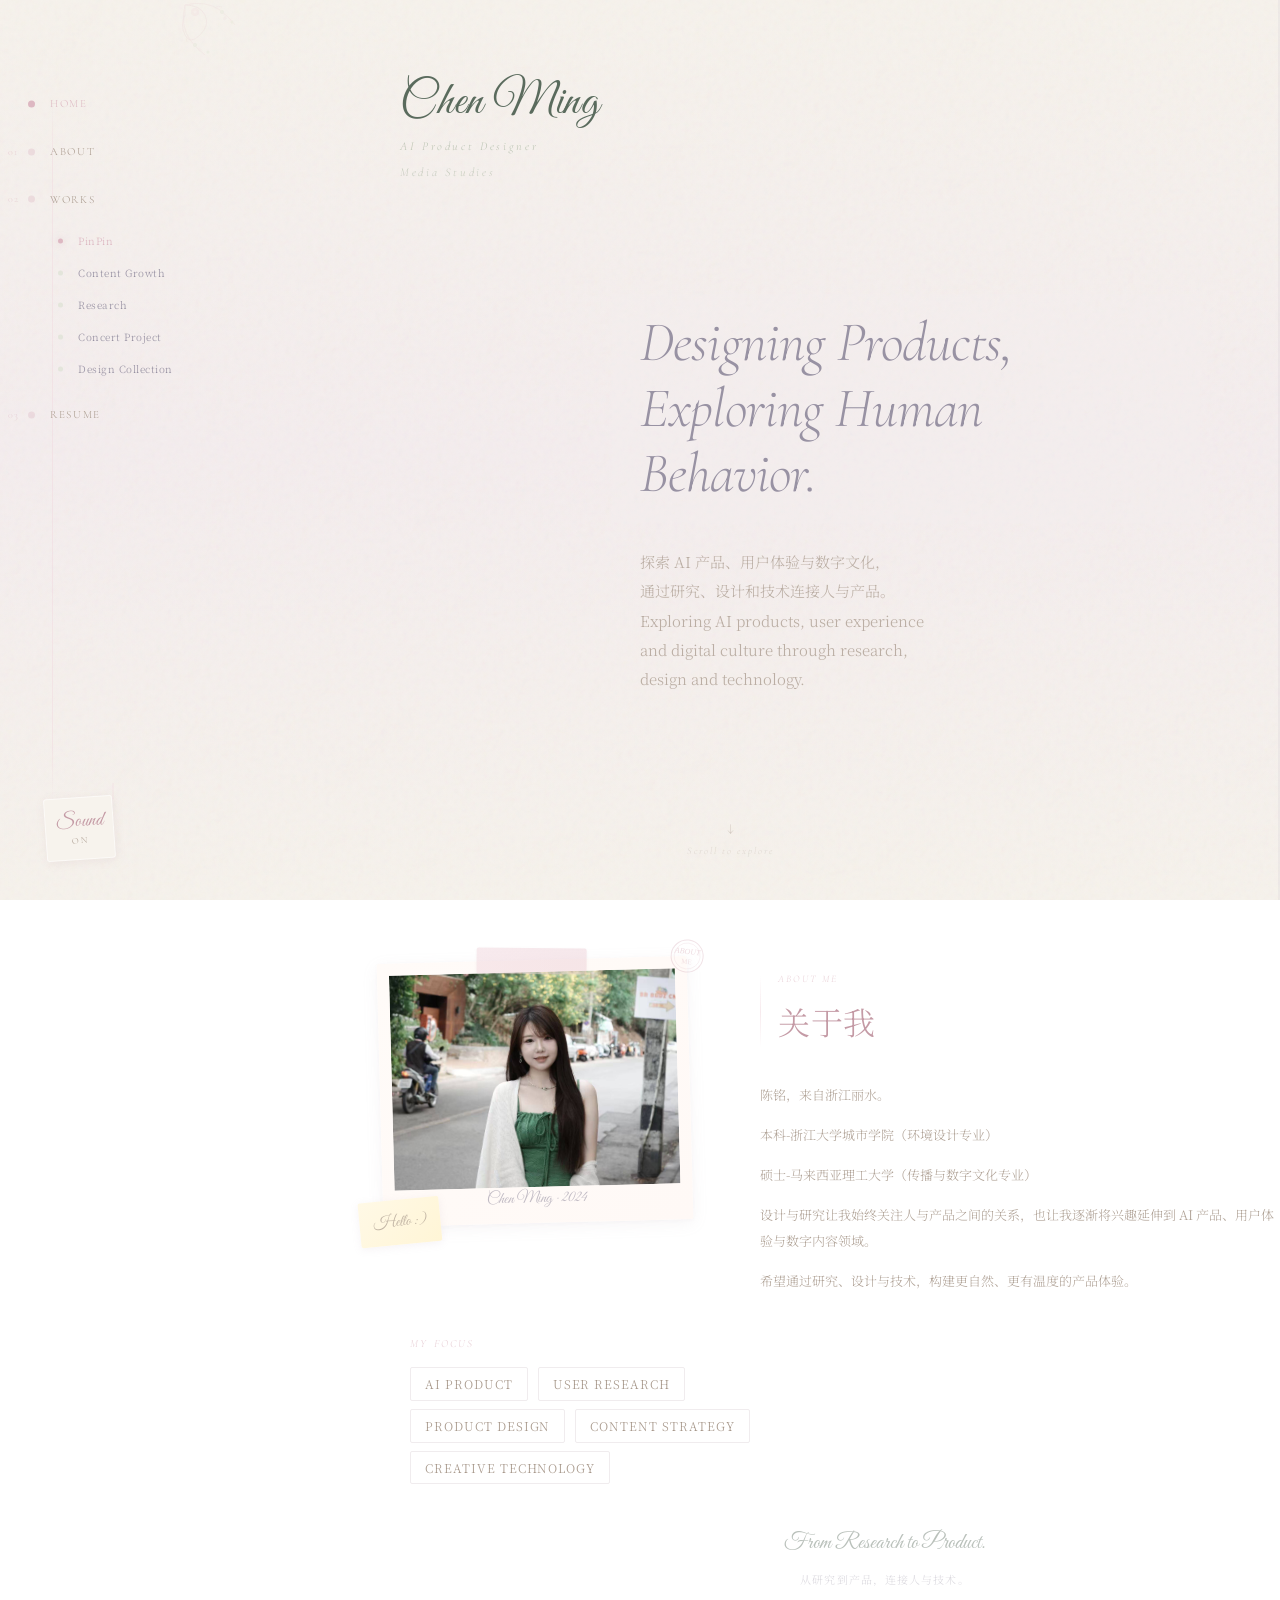
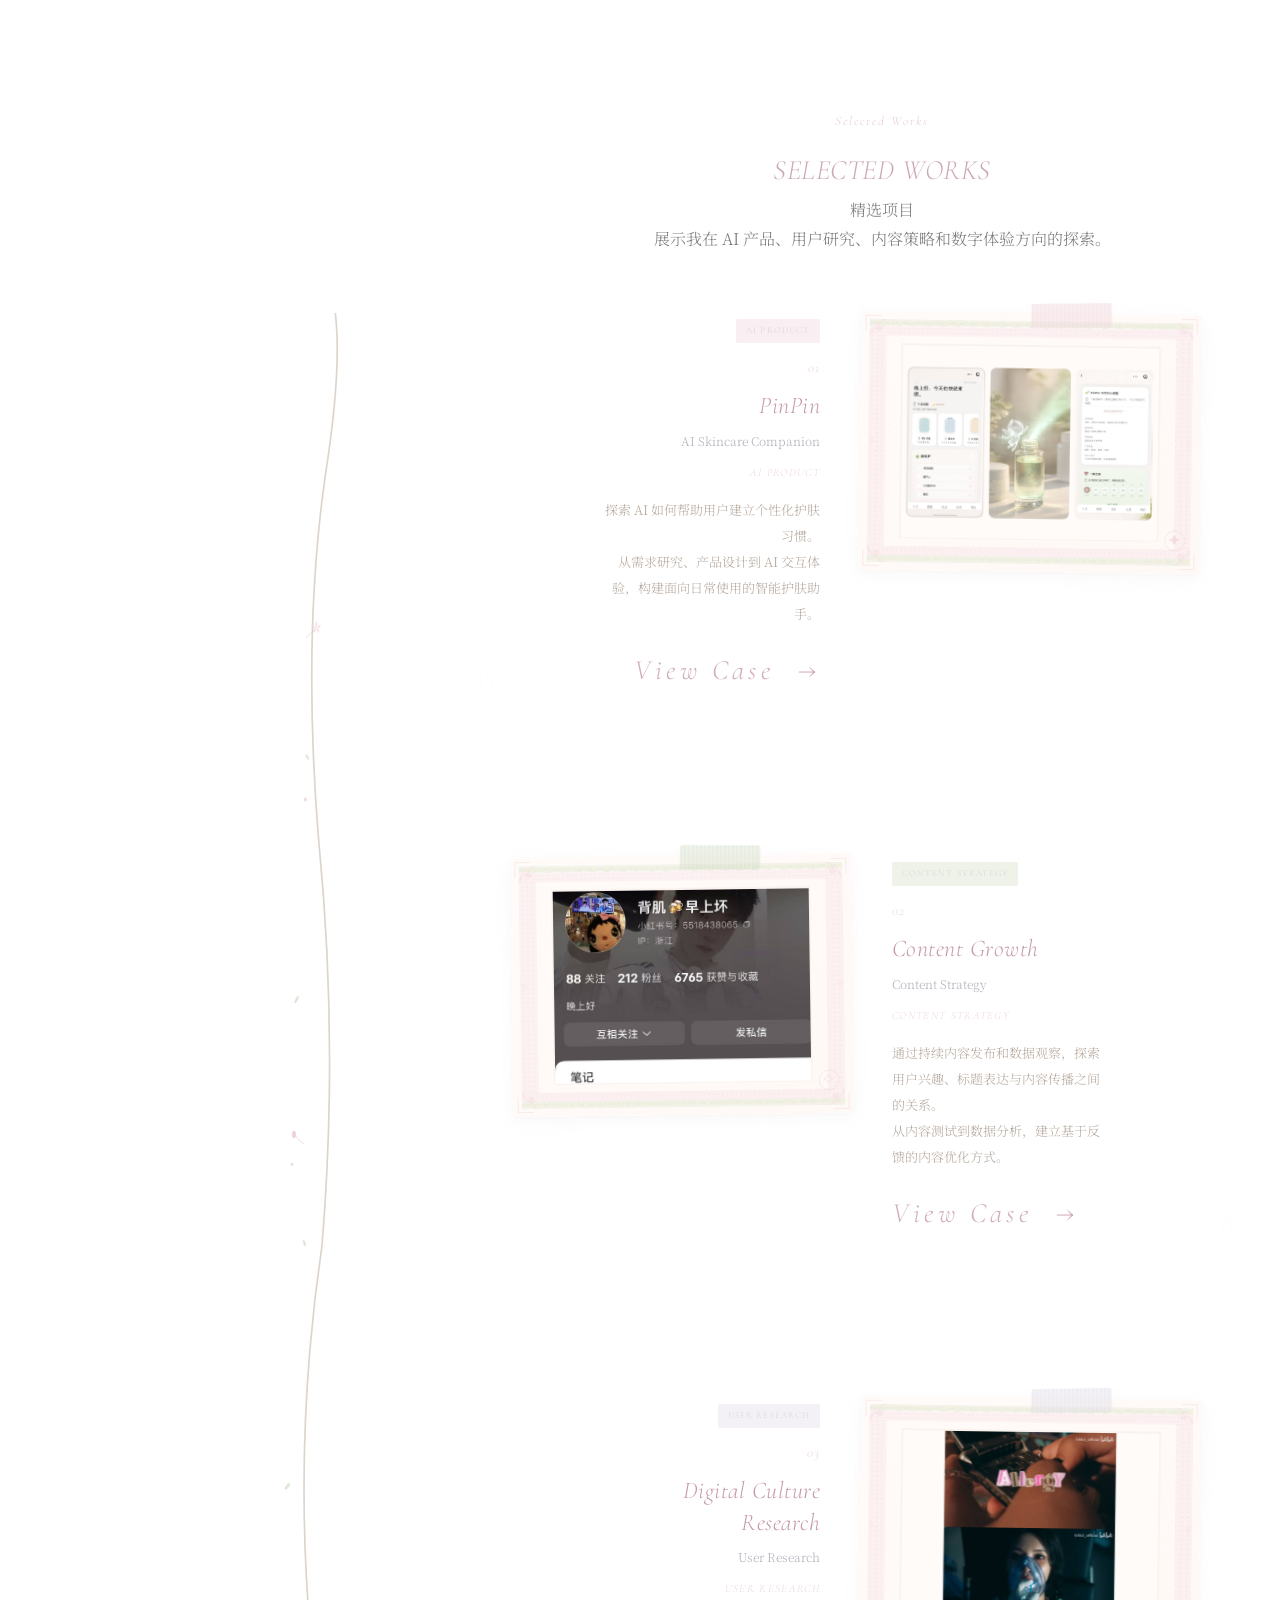
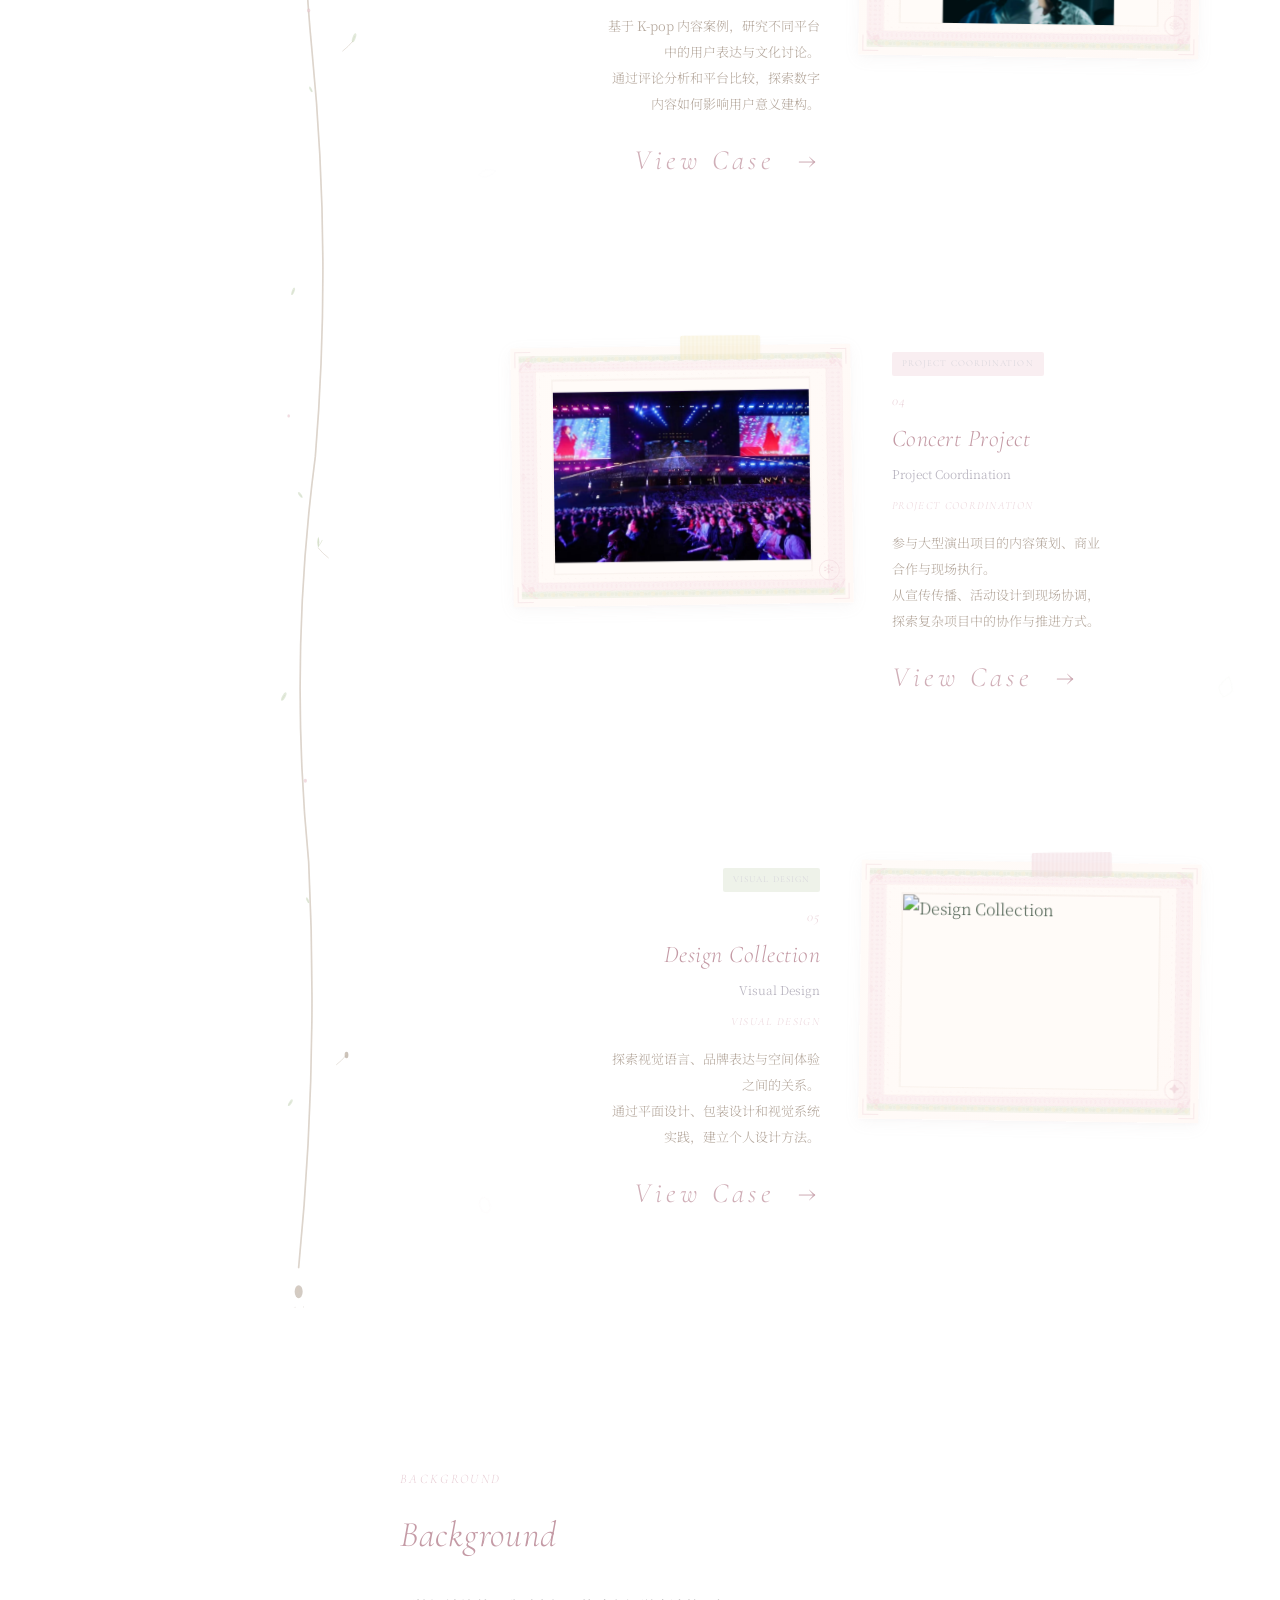
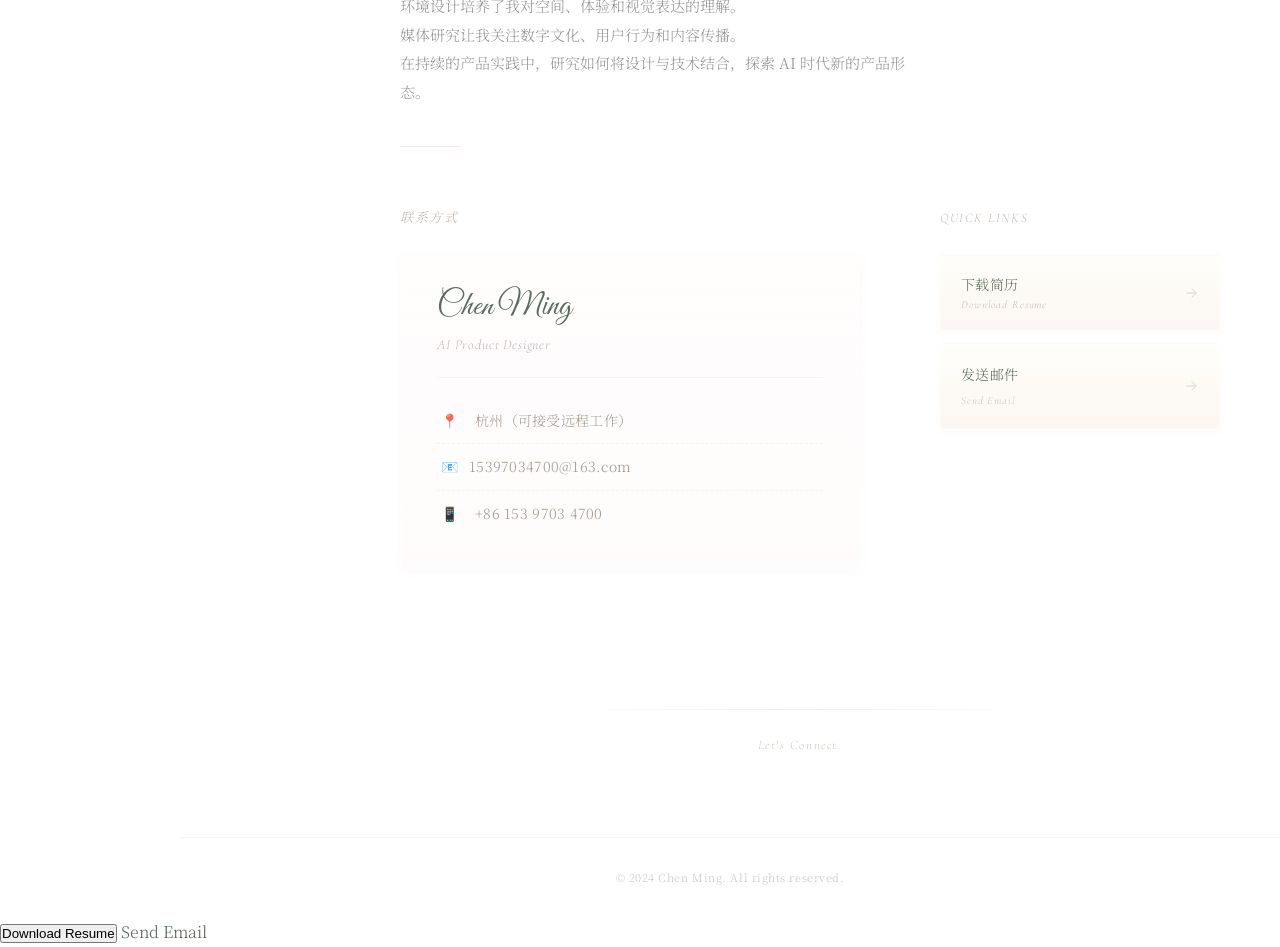
==== commit c522826d: "Feat: 增加完整专业的交互设计系统 通用交互 (interactions.js + interactions.css): - Section Reveal: IntersectionObserve" ====
--- a/index.html
+++ b/index.html
@@ -7,6 +7,7 @@
     <link href="https://fonts.googleapis.com/css2?family=Noto+Serif+SC:wght@300;400&family=Cormorant+Garamond:ital,wght@0,300;0,400;0,500;1,300;1,400&family=Playfair+Display:ital,wght@0,400;0,500;1,400&family=Great+Vibes&display=swap" rel="stylesheet">
     <link rel="stylesheet" href="css/theme.css">
     <link rel="stylesheet" href="css/style.css">
+    <link rel="stylesheet" href="css/interactions.css">
 </head>
 <body>
     <div id="navigation"></div>
--- a/css/style.css
+++ b/css/style.css
@@ -1,4 +1,9 @@
 @import './theme.css';
+
+.mobile-header,
+.mobile-drawer {
+    display: none !important;
+}
 
 .sidebar-nav {
     position: fixed;
@@ -961,9 +966,9 @@
 .work-card-view {
     display: inline-flex;
     align-items: center;
-    gap: 12px;
-    font-family: var(--font-family-serif);
-    font-size: 14px;
+    gap: 24px;
+    font-family: var(--font-family-serif);
+    font-size: 28px;
     color: var(--color-text-bean-pink);
     letter-spacing: 0.15em;
     cursor: pointer;
@@ -977,7 +982,7 @@
 }
 
 .work-card-view-arrow {
-    font-size: 14px;
+    font-size: 28px;
 }
 
 .work-card-image-wrapper {
@@ -1137,6 +1142,52 @@
     transition: transform 0.6s cubic-bezier(0.25, 0.46, 0.45, 0.94);
 }
 
+.project-video-container {
+    position: relative;
+    width: 100%;
+    height: 100%;
+    background: #FFFBF8;
+}
+
+.project-frame-video {
+    width: 100%;
+    height: 100%;
+    object-fit: contain;
+    display: block;
+}
+
+.project-video-overlay {
+    position: absolute;
+    top: 0;
+    left: 0;
+    right: 0;
+    bottom: 0;
+    display: flex;
+    align-items: center;
+    justify-content: center;
+    background: rgba(255, 251, 248, 0.3);
+    opacity: 0;
+    transition: opacity 0.3s ease;
+    pointer-events: none;
+}
+
+.project-video-container:hover .project-video-overlay {
+    opacity: 1;
+}
+
+.video-play-icon {
+    width: 48px;
+    height: 48px;
+    border-radius: 50%;
+    background: rgba(255, 255, 255, 0.9);
+    display: flex;
+    align-items: center;
+    justify-content: center;
+    font-size: 14px;
+    color: var(--color-text-ink-green);
+    box-shadow: 0 4px 12px rgba(0, 0, 0, 0.1);
+}
+
 .project-frame-border-layer {
     position: absolute;
     top: 0;
@@ -1265,9 +1316,9 @@
 .work-card-view {
     display: inline-flex;
     align-items: center;
-    gap: 12px;
-    font-family: var(--font-family-serif);
-    font-size: 14px;
+    gap: 24px;
+    font-family: var(--font-family-serif);
+    font-size: 28px;
     color: var(--color-text-bean-pink);
     letter-spacing: 0.15em;
     cursor: pointer;
@@ -1281,7 +1332,7 @@
 }
 
 .work-card-view-arrow {
-    font-size: 14px;
+    font-size: 28px;
     transition: transform 0.3s ease;
 }
 
@@ -1910,3 +1961,864 @@
         font-size: 26px;
     }
 }
+
+@media (max-width: 768px) {
+    .sidebar-nav,
+    .sidebar-nav-items,
+    .sidebar-nav-group,
+    .sidebar-nav-item,
+    .sidebar-nav-line,
+    .sidebar-sound-tag,
+    .sidebar-nav-subitems,
+    .sidebar-nav-subitem,
+    .sidebar-nav-number,
+    .sidebar-nav-label {
+        display: none !important;
+        visibility: hidden !important;
+        position: fixed !important;
+        left: -9999px !important;
+        top: -9999px !important;
+        width: 0 !important;
+        height: 0 !important;
+        overflow: hidden !important;
+        opacity: 0 !important;
+        pointer-events: none !important;
+    }
+    
+    #navigation {
+        position: relative;
+        z-index: 100;
+    }
+    
+    main {
+        margin-left: 0 !important;
+        width: 100% !important;
+        padding-left: 0 !important;
+    }
+    
+    .page-decoration,
+    .page-corner-decoration,
+    .page-side-decoration {
+        display: none !important;
+    }
+    
+    .mobile-header {
+        display: flex !important;
+        position: fixed;
+        top: 0;
+        left: 0;
+        right: 0;
+        height: 56px;
+        background: rgba(247, 243, 237, 0.95);
+        backdrop-filter: blur(10px);
+        border-bottom: 1px solid rgba(240, 213, 220, 0.2);
+        align-items: center;
+        justify-content: space-between;
+        padding: 0 24px;
+        z-index: 200;
+    }
+    
+    .mobile-header-left {
+        flex: 1;
+    }
+    
+    .mobile-logo {
+        font-family: var(--font-family-script);
+        font-size: 18px;
+        color: var(--color-text-ink-green);
+        letter-spacing: 0.02em;
+    }
+    
+    .mobile-menu-btn {
+        background: transparent;
+        border: none;
+        padding: 8px;
+        cursor: pointer;
+        display: flex;
+        flex-direction: column;
+        gap: 4px;
+        align-items: flex-end;
+    }
+    
+    .menu-icon {
+        display: block;
+        width: 20px;
+        height: 1px;
+        background: var(--color-text-gray-purple);
+        opacity: 0.7;
+        transition: all 0.3s ease;
+    }
+    
+    .mobile-menu-btn:hover .menu-icon {
+        opacity: 1;
+    }
+    
+    .mobile-drawer {
+        display: block !important;
+        position: fixed;
+        top: 0;
+        left: 0;
+        right: 0;
+        bottom: 0;
+        z-index: 300;
+        pointer-events: none;
+        opacity: 0;
+        transition: opacity 0.3s ease;
+    }
+    
+    .mobile-drawer.open {
+        pointer-events: auto;
+        opacity: 1;
+    }
+    
+    .mobile-drawer-overlay {
+        position: absolute;
+        top: 0;
+        left: 0;
+        right: 0;
+        bottom: 0;
+        background: rgba(0, 0, 0, 0.2);
+        backdrop-filter: blur(4px);
+        transition: opacity 0.3s ease;
+        opacity: 0;
+    }
+    
+    .mobile-drawer.open .mobile-drawer-overlay {
+        opacity: 1;
+    }
+    
+    .mobile-drawer-content {
+        position: absolute;
+        right: 0;
+        top: 0;
+        bottom: 0;
+        width: 280px;
+        background: var(--color-bg-cream);
+        transform: translateX(100%);
+        transition: transform 0.35s cubic-bezier(0.32, 0.72, 0, 1);
+        display: flex;
+        flex-direction: column;
+        box-shadow: -4px 0 20px rgba(180, 160, 170, 0.1);
+    }
+    
+    .mobile-drawer.open .mobile-drawer-content {
+        transform: translateX(0);
+    }
+    
+    .mobile-drawer-header {
+        padding: 70px 24px 20px;
+        display: flex;
+        align-items: center;
+        justify-content: space-between;
+        border-bottom: 1px solid rgba(240, 213, 220, 0.3);
+    }
+    
+    .mobile-drawer-title {
+        font-family: var(--font-family-serif);
+        font-size: 16px;
+        color: var(--color-text-gray-purple);
+        font-style: italic;
+        letter-spacing: 0.1em;
+    }
+    
+    .mobile-drawer-close {
+        background: transparent;
+        border: none;
+        width: 32px;
+        height: 32px;
+        display: flex;
+        align-items: center;
+        justify-content: center;
+        cursor: pointer;
+        font-size: 18px;
+        color: var(--color-text-gray-purple);
+        opacity: 0.6;
+        transition: opacity 0.3s ease;
+    }
+    
+    .mobile-drawer-close:hover {
+        opacity: 1;
+    }
+    
+    .mobile-drawer-nav {
+        flex: 1;
+        padding: 24px;
+    }
+    
+    .mobile-nav-group {
+        margin-bottom: 8px;
+    }
+    
+    .mobile-nav-item {
+        display: flex;
+        align-items: center;
+        padding: 14px 12px;
+        cursor: pointer;
+        font-family: var(--font-family-serif);
+        font-size: 14px;
+        color: var(--color-text-light-coffee);
+        letter-spacing: 0.15em;
+        text-transform: uppercase;
+        border-radius: 4px;
+        transition: background 0.2s ease, color 0.2s ease;
+    }
+    
+    .mobile-nav-item.active {
+        color: var(--color-pink-dusty);
+        background: rgba(240, 213, 220, 0.2);
+    }
+    
+    .mobile-nav-number {
+        font-size: 11px;
+        color: var(--color-pink-dusty);
+        opacity: 0.5;
+        margin-right: 12px;
+    }
+    
+    .mobile-nav-subitems {
+        display: flex;
+        flex-direction: column;
+        padding-left: 24px;
+        gap: 0;
+    }
+    
+    .mobile-nav-subitem {
+        padding: 10px 12px;
+        font-family: var(--font-family-body);
+        font-size: 13px;
+        color: var(--color-text-gray-purple);
+        cursor: pointer;
+        letter-spacing: 0.02em;
+        border-radius: 4px;
+        transition: background 0.2s ease, color 0.2s ease;
+    }
+    
+    .mobile-nav-subitem:hover {
+        background: rgba(212, 222, 201, 0.2);
+        color: var(--color-text-ink-green);
+    }
+    
+    .hero-section {
+        padding: 100px 24px 60px;
+        min-height: auto;
+        text-align: center;
+    }
+    
+    .hero-brand {
+        margin-bottom: 40px;
+    }
+    
+    .hero-name {
+        font-size: 36px;
+        text-align: center;
+    }
+    
+    .hero-role,
+    .hero-role-sub {
+        text-align: center;
+    }
+    
+    .hero-main {
+        padding-left: 0;
+        align-items: center;
+        max-width: 100%;
+    }
+    
+    .hero-title-block {
+        margin-bottom: 30px;
+        padding: 0;
+    }
+    
+    .hero-title {
+        font-size: 34px;
+        line-height: 1.2;
+        text-align: center;
+        max-width: 300px;
+        margin: 0 auto;
+    }
+    
+    .hero-title span {
+        display: block;
+        margin-bottom: 4px;
+    }
+    
+    .hero-title-bg {
+        display: none;
+    }
+    
+    .hero-description {
+        font-size: 15px;
+        line-height: 1.8;
+        text-align: center;
+        max-width: 100%;
+        opacity: 0.8;
+    }
+    
+    .hero-description p {
+        margin-bottom: 8px;
+        text-align: center;
+    }
+    
+    .hero-description p:last-child {
+        margin-bottom: 0;
+    }
+    
+    .hero-scroll-hint {
+        display: none;
+    }
+    
+    .about-section {
+        padding: 40px 24px 60px;
+        margin-left: 0;
+        max-width: 100%;
+    }
+    
+    .about-row {
+        flex-direction: column;
+        gap: 32px;
+    }
+    
+    .about-row-1 {
+        align-items: center;
+    }
+    
+    .about-photo-block {
+        flex: none;
+        max-width: 100%;
+        margin: 0 auto;
+        text-align: center;
+    }
+    
+    .about-photo-wrapper {
+        transform: rotate(0deg);
+        margin-left: 0;
+        display: inline-block;
+    }
+    
+    .about-polaroid {
+        padding: 8px 8px 24px;
+    }
+    
+    .about-photo-frame {
+        width: 160px;
+        margin: 0 auto;
+    }
+    
+    .about-photo-tape {
+        width: 70px;
+        height: 18px;
+    }
+    
+    .about-stamp,
+    .about-sticky-note {
+        display: none;
+    }
+    
+    .about-story-block {
+        max-width: 100%;
+        padding-top: 0;
+        text-align: center;
+    }
+    
+    .about-header {
+        padding-left: 0;
+    }
+    
+    .about-header::before {
+        display: none;
+    }
+    
+    .about-label {
+        font-size: 12px;
+    }
+    
+    .about-title {
+        font-size: 26px;
+        margin-bottom: 8px;
+    }
+    
+    .about-subtitle {
+        font-size: 14px;
+        line-height: 1.7;
+    }
+    
+    .about-content p {
+        font-size: 15px;
+        line-height: 1.8;
+        text-align: center;
+    }
+    
+    .about-content .about-greeting {
+        font-size: 15px;
+    }
+    
+    .about-row-2 {
+        padding: 0;
+        gap: 20px;
+    }
+    
+    .about-keywords-block {
+        max-width: 100%;
+    }
+    
+    .about-block-title {
+        font-size: 12px;
+        text-align: center;
+        margin-bottom: 16px;
+    }
+    
+    .about-tags {
+        justify-content: center;
+        display: grid;
+        grid-template-columns: repeat(2, 1fr);
+        gap: 8px;
+        max-width: 280px;
+        margin: 0 auto;
+    }
+    
+    .about-tag {
+        padding: 12px 8px;
+        font-size: 13px;
+        text-align: center;
+        border-radius: 4px;
+        transform: rotate(0deg);
+    }
+    
+    .about-brand {
+        margin-top: 30px;
+        margin-bottom: 40px;
+    }
+    
+    .about-brand-en {
+        font-size: 18px;
+    }
+    
+    .works-section {
+        padding: 0 24px;
+        min-height: auto;
+    }
+    
+    .works-section-header {
+        text-align: center;
+        padding: 40px 0 40px;
+        margin-left: 0;
+        max-width: 100%;
+    }
+    
+    .works-section-label {
+        font-size: 12px;
+    }
+    
+    .works-section-title {
+        font-size: 26px;
+    }
+    
+    .work-cards-wrapper {
+        margin-left: 0;
+        max-width: 100%;
+        padding: 0;
+    }
+    
+    .works-vine-container {
+        display: none;
+    }
+    
+    .work-card-item {
+        flex-direction: column !important;
+        align-items: flex-start !important;
+        gap: 20px;
+        margin-bottom: 48px;
+        min-height: auto;
+        padding: 0;
+    }
+    
+    .work-card-item.card-right,
+    .work-card-item.card-left {
+        flex-direction: column !important;
+        justify-content: flex-start !important;
+    }
+    
+    .card-right .work-card-content,
+    .card-left .work-card-content {
+        text-align: left !important;
+        margin-left: 0 !important;
+        margin-right: 0 !important;
+        order: 2 !important;
+    }
+    
+    .card-right .work-card-image-wrapper,
+    .card-left .work-card-image-wrapper {
+        order: 1 !important;
+    }
+    
+    .work-card-image-wrapper {
+        width: 100%;
+        margin: 0 auto;
+    }
+    
+    .polaroid-frame {
+        transform: rotate(0deg) !important;
+        transition: none;
+        border-radius: 12px;
+        overflow: hidden;
+    }
+    
+    .polaroid-tape {
+        display: none;
+    }
+    
+    .polaroid-corner {
+        display: none;
+    }
+    
+    .polaroid-stamp {
+        display: none;
+    }
+    
+    .project-frame {
+        aspect-ratio: unset;
+    }
+    
+    .project-frame-image-layer {
+        position: static;
+        overflow: hidden;
+        border-radius: 12px;
+    }
+    
+    .project-frame-image {
+        width: 100%;
+        height: auto;
+        object-fit: contain;
+        transition: none;
+    }
+    
+    .project-video-container {
+        border-radius: 12px;
+    }
+    
+    .project-frame-video {
+        width: 100%;
+        height: auto;
+        object-fit: contain;
+    }
+    
+    .project-frame-border-layer {
+        display: none;
+    }
+    
+    .work-card-item:active .project-frame-image {
+        opacity: 0.8;
+    }
+    
+    .work-card-item:active .project-frame-video {
+        opacity: 0.8;
+    }
+    
+    .work-card-text {
+        max-width: 100%;
+        text-align: left;
+    }
+    
+    .work-card-text.text-right,
+    .work-card-text.text-left {
+        text-align: left;
+    }
+    
+    .work-card-number {
+        font-size: 13px;
+        margin-bottom: 8px;
+    }
+    
+    .work-card-title {
+        font-size: 22px;
+        margin-bottom: 6px;
+        line-height: 1.3;
+    }
+    
+    .work-card-subtitle {
+        font-size: 13px;
+        margin-bottom: 8px;
+        opacity: 0.8;
+    }
+    
+    .work-card-category {
+        font-size: 11px;
+        margin-bottom: 12px;
+    }
+    
+    .work-card-description {
+        font-size: 14px;
+        line-height: 1.8;
+        margin-bottom: 16px;
+    }
+    
+    .work-card-view {
+        font-size: 28px;
+        gap: 20px;
+    }
+    
+    .work-card-view-arrow {
+        transition: none;
+        font-size: 28px;
+    }
+    
+    .pressed-leaf {
+        display: none;
+    }
+    
+    .work-card-item:active .work-card-view {
+        opacity: 0.7;
+    }
+    
+    .work-card-item:active {
+        opacity: 0.8;
+    }
+    
+    .resume-section {
+        padding: 40px 24px 120px;
+        min-height: auto;
+        margin-left: 0;
+    }
+    
+    .resume-grid {
+        grid-template-columns: 1fr;
+        gap: 40px;
+    }
+    
+    .resume-contact-card {
+        max-width: 100%;
+    }
+    
+    .resume-title {
+        font-size: 26px;
+    }
+    
+    .resume-subtitle {
+        font-size: 14px;
+    }
+    
+    .contact-section {
+        padding: 40px 24px;
+    }
+    
+    .contact-content {
+        flex-direction: column;
+        gap: 24px;
+        max-width: 100%;
+    }
+    
+    .footer-section {
+        padding: 20px 24px;
+        margin-left: 0;
+        padding-bottom: 100px;
+    }
+    
+    .mobile-contact-bar {
+        position: fixed;
+        bottom: 0;
+        left: 0;
+        right: 0;
+        height: 56px;
+        background: rgba(247, 243, 237, 0.95);
+        backdrop-filter: blur(10px);
+        border-top: 1px solid rgba(240, 213, 220, 0.3);
+        display: flex;
+        align-items: center;
+        justify-content: center;
+        gap: 24px;
+        padding: 0 24px;
+        z-index: 150;
+    }
+    
+    .mobile-contact-btn {
+        flex: 1;
+        height: 40px;
+        border: 1px solid rgba(232, 197, 206, 0.4);
+        border-radius: 8px;
+        background: transparent;
+        font-family: var(--font-family-serif);
+        font-size: 13px;
+        color: var(--color-text-bean-pink);
+        letter-spacing: 0.08em;
+        font-style: italic;
+        cursor: pointer;
+        display: flex;
+        align-items: center;
+        justify-content: center;
+        gap: 8px;
+        transition: all 0.15s ease;
+    }
+    
+    .mobile-contact-btn:active {
+        opacity: 0.7;
+        transform: scale(0.98);
+    }
+    
+    .page-corner-decoration {
+        display: none;
+    }
+    
+    .page-side-decoration {
+        display: none;
+    }
+    
+    .section {
+        opacity: 0;
+        transform: translateY(20px);
+        animation: fadeInUp 0.6s ease forwards;
+    }
+    
+    .section:nth-child(1) { animation-delay: 0.1s; }
+    .section:nth-child(2) { animation-delay: 0.2s; }
+    .section:nth-child(3) { animation-delay: 0.3s; }
+    .section:nth-child(4) { animation-delay: 0.4s; }
+}
+
+@keyframes fadeInUp {
+    to {
+        opacity: 1;
+        transform: translateY(0);
+    }
+}
+
+@media (max-width: 768px) {
+    body .hero-section {
+        padding: 100px 24px 60px;
+        min-height: auto;
+        margin-left: 0;
+    }
+
+    body .hero-main {
+        padding-left: 0;
+    }
+
+    body .hero-name {
+        font-size: 32px;
+    }
+
+    body .hero-title {
+        font-size: 30px;
+    }
+
+    body .hero-description {
+        font-size: 14px;
+        line-height: 1.8;
+    }
+
+    body .hero-scroll-hint {
+        display: none !important;
+    }
+
+    body .about-section {
+        padding: 60px 24px;
+        margin-left: 0;
+    }
+
+    body .about-row {
+        flex-direction: column;
+        gap: 32px;
+    }
+
+    body .about-photo-block {
+        max-width: 200px;
+        margin: 0 auto;
+    }
+
+    body .about-story-block {
+        text-align: left;
+    }
+
+    body .about-title {
+        font-size: 28px;
+    }
+
+    body .about-content p {
+        font-size: 14px;
+        line-height: 1.8;
+    }
+
+    body .about-tags {
+        display: flex;
+        flex-wrap: wrap;
+        gap: 8px;
+        justify-content: flex-start;
+    }
+
+    body .about-tag {
+        height: 36px;
+        padding: 0 16px;
+        display: inline-flex;
+        align-items: center;
+        border-radius: 18px;
+        border: 1px solid rgba(221, 184, 194, 0.3);
+        background: rgba(255, 253, 252, 0.6);
+        font-size: 13px;
+        color: #5A6B5D;
+        transform: none !important;
+    }
+
+    body .work-cards-wrapper {
+        margin-left: 0;
+        max-width: 100%;
+        padding: 0;
+    }
+
+    body .work-card-item {
+        flex-direction: column !important;
+        gap: 16px;
+        margin-bottom: 48px;
+        min-height: auto;
+        padding: 0;
+        cursor: pointer;
+    }
+
+    body .work-card-image-wrapper {
+        width: 100%;
+        max-width: 100%;
+    }
+
+    body .polaroid-frame {
+        padding: 6px;
+    }
+
+    body .work-card-text {
+        max-width: 100%;
+        text-align: left !important;
+    }
+
+    body .work-card-number {
+        font-size: 12px;
+    }
+
+    body .work-card-title {
+        font-size: 22px;
+    }
+
+    body .work-card-description p {
+        font-size: 14px;
+        line-height: 1.8;
+    }
+
+    body .resume-section {
+        padding: 60px 24px 120px;
+        margin-left: 0;
+    }
+
+    body .mobile-contact-bar {
+        backdrop-filter: blur(20px);
+        height: 72px;
+        background: rgba(255, 253, 252, 0.85);
+    }
+
+    body .sidebar-nav {
+        display: none !important;
+    }
+
+    body .works-vine-container {
+        display: none !important;
+    }
+
+    body .section {
+        padding: 60px 24px;
+    }
+}
--- a/css/interactions.css
+++ b/css/interactions.css
@@ -0,0 +1,551 @@
+/**
+ * Portfolio Interactions
+ * 统一交互样式：Reveal、Lightbox、Scroll Indicator、Back to Top、Toast、Page Transition
+ * 风格：克制、流畅、editorial
+ */
+
+/* ============ Section Reveal ============ */
+.reveal {
+    opacity: 0;
+    transform: translateY(20px);
+    transition: opacity 0.7s ease-out, transform 0.7s ease-out;
+    will-change: opacity, transform;
+}
+
+.reveal.reveal-visible {
+    opacity: 1;
+    transform: translateY(0);
+}
+
+/* 桌面端保留原动画 */
+@media (min-width: 769px) {
+    .section {
+        opacity: 1;
+        transform: translateY(0);
+    }
+}
+
+/* ============ Scroll Indicator ============ */
+.scroll-indicator {
+    position: fixed;
+    top: 0;
+    right: 0;
+    width: 2px;
+    height: 100vh;
+    background: rgba(180, 175, 185, 0.12);
+    z-index: 140;
+    pointer-events: none;
+}
+
+.scroll-indicator-fill {
+    width: 100%;
+    height: 100%;
+    background: rgba(196, 154, 165, 0.55);
+    transform: scaleY(0);
+    transform-origin: top;
+    transition: transform 0.1s ease-out;
+}
+
+/* ============ Lightbox ============ */
+.lightbox-overlay {
+    position: fixed;
+    inset: 0;
+    background: rgba(20, 18, 22, 0);
+    z-index: 200;
+    display: flex;
+    align-items: center;
+    justify-content: center;
+    opacity: 0;
+    pointer-events: none;
+    transition: opacity 0.4s ease-out, background 0.4s ease-out;
+}
+
+.lightbox-overlay.open {
+    opacity: 1;
+    pointer-events: auto;
+    background: rgba(20, 18, 22, 0.94);
+    backdrop-filter: blur(8px);
+    -webkit-backdrop-filter: blur(8px);
+}
+
+.lightbox-image-wrapper {
+    max-width: 88vw;
+    max-height: 82vh;
+    display: flex;
+    align-items: center;
+    justify-content: center;
+}
+
+.lightbox-image {
+    max-width: 88vw;
+    max-height: 82vh;
+    object-fit: contain;
+    border-radius: 8px;
+    box-shadow: 0 24px 60px rgba(0, 0, 0, 0.4);
+    opacity: 0;
+    transform: scale(0.96);
+    transition: opacity 0.4s ease-out, transform 0.4s ease-out;
+}
+
+.lightbox-overlay.open .lightbox-image {
+    opacity: 1;
+    transform: scale(1);
+}
+
+.lightbox-close,
+.lightbox-prev,
+.lightbox-next {
+    position: absolute;
+    background: transparent;
+    border: none;
+    color: rgba(255, 255, 255, 0.85);
+    font-size: 28px;
+    width: 48px;
+    height: 48px;
+    cursor: pointer;
+    display: flex;
+    align-items: center;
+    justify-content: center;
+    transition: color 0.3s ease-out, background 0.3s ease-out, transform 0.3s ease-out;
+    font-family: var(--font-family-serif, serif);
+}
+
+.lightbox-close {
+    top: 24px;
+    right: 24px;
+    font-size: 22px;
+}
+
+.lightbox-prev {
+    left: 24px;
+    top: 50%;
+    transform: translateY(-50%);
+    font-size: 40px;
+}
+
+.lightbox-next {
+    right: 24px;
+    top: 50%;
+    transform: translateY(-50%);
+    font-size: 40px;
+}
+
+.lightbox-close:hover,
+.lightbox-prev:hover,
+.lightbox-next:hover {
+    color: #fff;
+    background: rgba(255, 255, 255, 0.06);
+}
+
+.lightbox-prev:hover {
+    transform: translateY(-50%) translateX(-3px);
+}
+
+.lightbox-next:hover {
+    transform: translateY(-50%) translateX(3px);
+}
+
+.lightbox-counter {
+    position: absolute;
+    bottom: 24px;
+    left: 50%;
+    transform: translateX(-50%);
+    color: rgba(255, 255, 255, 0.6);
+    font-size: 12px;
+    letter-spacing: 0.2em;
+    font-family: var(--font-family-serif, serif);
+    font-style: italic;
+}
+
+@media (max-width: 768px) {
+    .lightbox-prev { left: 8px; }
+    .lightbox-next { right: 8px; }
+    .lightbox-close { top: 16px; right: 16px; }
+}
+
+/* ============ Back to Top ============ */
+.back-to-top-btn {
+    position: fixed;
+    right: 28px;
+    bottom: 90px;
+    width: 44px;
+    height: 44px;
+    border-radius: 50%;
+    border: 1px solid rgba(196, 154, 165, 0.3);
+    background: rgba(255, 253, 252, 0.92);
+    backdrop-filter: blur(12px);
+    -webkit-backdrop-filter: blur(12px);
+    color: var(--color-text-ink-green, #5A6B5D);
+    cursor: pointer;
+    display: flex;
+    align-items: center;
+    justify-content: center;
+    opacity: 0;
+    pointer-events: none;
+    transform: translateY(10px);
+    transition: opacity 0.4s ease-out, transform 0.4s ease-out, background 0.3s ease-out;
+    z-index: 130;
+    box-shadow: 0 4px 16px rgba(180, 170, 180, 0.12);
+}
+
+.back-to-top-btn.visible {
+    opacity: 1;
+    pointer-events: auto;
+    transform: translateY(0);
+}
+
+.back-to-top-btn:hover {
+    background: rgba(245, 238, 239, 1);
+}
+
+.back-to-top-arrow {
+    font-size: 16px;
+    line-height: 1;
+    transition: transform 0.3s ease-out;
+}
+
+.back-to-top-btn:hover .back-to-top-arrow {
+    transform: translateY(-2px);
+}
+
+.back-to-top-text {
+    display: none;
+}
+
+@media (max-width: 768px) {
+    .back-to-top-btn {
+        right: 16px;
+        bottom: 88px;
+    }
+}
+
+/* ============ Image Hover ============ */
+.hoverable-image {
+    transition: transform 0.6s ease-out, filter 0.6s ease-out;
+    cursor: zoom-in;
+    will-change: transform;
+}
+
+@media (hover: hover) {
+    .hoverable-image:hover {
+        transform: scale(1.02);
+        filter: brightness(1.02);
+    }
+}
+
+/* ============ Project Card Hover ============ */
+@media (hover: hover) {
+    .work-card-item {
+        transition: transform 0.4s ease-out;
+    }
+
+    .work-card-item:hover {
+        transform: translateY(-2px);
+    }
+
+    .work-card-image-wrapper img {
+        transition: transform 0.6s ease-out;
+    }
+
+    .work-card-item:hover .work-card-image-wrapper img {
+        transform: scale(1.03);
+    }
+
+    .work-card-title {
+        transition: color 0.4s ease-out;
+    }
+
+    .work-card-item:hover .work-card-title {
+        color: var(--color-text-ink-green, #5A6B5D);
+    }
+
+    .work-card-view-link {
+        transition: color 0.3s ease-out;
+    }
+
+    .work-card-view-link .view-link-arrow {
+        display: inline-block;
+        transition: transform 0.4s ease-out;
+    }
+
+    .work-card-view-link:hover .view-link-arrow {
+        transform: translateX(5px);
+    }
+}
+
+/* ============ View Case Arrow ============ */
+.work-card-view-link {
+    transition: color 0.3s ease-out;
+}
+
+.work-card-view-link .view-link-arrow {
+    display: inline-block;
+    transition: transform 0.4s ease-out;
+}
+
+/* ============ Resume Quick Link Hover ============ */
+@media (hover: hover) {
+    .resume-quick-link {
+        position: relative;
+        transition: color 0.3s ease-out;
+    }
+
+    .resume-quick-link::after {
+        content: '';
+        position: absolute;
+        left: 0;
+        bottom: -2px;
+        width: 0;
+        height: 1px;
+        background: currentColor;
+        transition: width 0.5s ease-out;
+        opacity: 0.4;
+    }
+
+    .resume-quick-link:hover::after {
+        width: 100%;
+    }
+
+    .resume-quick-link .quick-link-arrow {
+        transition: transform 0.4s ease-out;
+    }
+
+    .resume-quick-link:hover .quick-link-arrow {
+        transform: translateX(5px);
+    }
+}
+
+/* ============ Toast ============ */
+.toast-notification {
+    position: fixed;
+    right: 32px;
+    bottom: 100px;
+    display: flex;
+    align-items: center;
+    gap: 10px;
+    padding: 12px 20px;
+    background: rgba(255, 253, 252, 0.96);
+    backdrop-filter: blur(16px);
+    -webkit-backdrop-filter: blur(16px);
+    border: 1px solid rgba(196, 154, 165, 0.25);
+    border-radius: 10px;
+    box-shadow: 0 8px 32px rgba(180, 170, 180, 0.16);
+    font-family: var(--font-family-body, sans-serif);
+    font-size: 13px;
+    color: var(--color-text-ink-green, #5A6B5D);
+    opacity: 0;
+    transform: translateY(8px);
+    transition: opacity 0.4s ease-out, transform 0.4s ease-out;
+    z-index: 180;
+    pointer-events: none;
+}
+
+.toast-notification.visible {
+    opacity: 1;
+    transform: translateY(0);
+}
+
+.toast-check {
+    color: var(--color-sage-light, #D4DEC9);
+    font-size: 14px;
+}
+
+@media (max-width: 768px) {
+    .toast-notification {
+        right: 50%;
+        transform: translate(50%, 8px);
+        bottom: 100px;
+    }
+    .toast-notification.visible {
+        transform: translate(50%, 0);
+    }
+}
+
+/* ============ Page Transition ============ */
+body {
+    opacity: 1;
+    transition: opacity 0.5s ease-out;
+}
+
+body.page-leaving {
+    opacity: 0;
+    transition: opacity 0.3s ease-out;
+}
+
+body.page-entering {
+    opacity: 0;
+}
+
+/* ============ Downloading State ============ */
+.resume-quick-link.downloading {
+    pointer-events: none;
+    opacity: 0.7;
+}
+
+.resume-quick-link.downloading .quick-link-cn::after {
+    content: '...';
+}
+
+/* ============ Project Progress Nav (Detail Pages) ============ */
+.project-progress-nav {
+    position: fixed;
+    right: 32px;
+    top: 50%;
+    transform: translateY(-50%);
+    display: flex;
+    flex-direction: column;
+    gap: 14px;
+    z-index: 120;
+    pointer-events: auto;
+}
+
+.project-progress-dot {
+    display: flex;
+    align-items: center;
+    gap: 10px;
+    cursor: pointer;
+    opacity: 0.5;
+    transition: opacity 0.3s ease-out;
+}
+
+.project-progress-dot:hover {
+    opacity: 0.85;
+}
+
+.project-progress-dot.active {
+    opacity: 1;
+}
+
+.project-progress-dot-mark {
+    width: 6px;
+    height: 6px;
+    border-radius: 50%;
+    background: var(--color-pink-dusty, #DDB8C2);
+    opacity: 0.5;
+    transition: opacity 0.3s ease-out, transform 0.3s ease-out;
+}
+
+.project-progress-dot.active .project-progress-dot-mark {
+    opacity: 1;
+    transform: scale(1.3);
+}
+
+.project-progress-dot-label {
+    font-family: var(--font-family-serif, serif);
+    font-size: 11px;
+    letter-spacing: 0.15em;
+    color: var(--color-text-light-coffee, #A8998C);
+    opacity: 0;
+    transform: translateX(-4px);
+    transition: opacity 0.3s ease-out, transform 0.3s ease-out;
+    white-space: nowrap;
+}
+
+.project-progress-dot:hover .project-progress-dot-label,
+.project-progress-dot.active .project-progress-dot-label {
+    opacity: 1;
+    transform: translateX(0);
+}
+
+@media (max-width: 1024px) {
+    .project-progress-nav {
+        display: none;
+    }
+}
+
+/* ============ Next Project Section ============ */
+.next-project-section {
+    text-align: center;
+    padding: 100px 24px 120px;
+    border-top: 1px solid rgba(196, 154, 165, 0.18);
+    margin-top: 80px;
+}
+
+.next-project-label {
+    font-family: var(--font-family-serif, serif);
+    font-size: 11px;
+    letter-spacing: 0.3em;
+    color: var(--color-text-muted, #B5B0B8);
+    margin-bottom: 24px;
+    font-style: italic;
+}
+
+.next-project-divider {
+    width: 40px;
+    height: 1px;
+    background: var(--color-pink-dusty, #DDB8C2);
+    margin: 0 auto 32px;
+    opacity: 0.5;
+}
+
+.next-project-title {
+    font-family: var(--font-family-serif, serif);
+    font-size: 32px;
+    color: var(--color-text-bean-pink, #C49AA5);
+    font-weight: 300;
+    margin-bottom: 12px;
+    font-style: italic;
+    transition: color 0.4s ease-out;
+}
+
+.next-project-subtitle {
+    font-size: 13px;
+    color: var(--color-text-light-coffee, #A8998C);
+    letter-spacing: 0.12em;
+    margin-bottom: 32px;
+}
+
+.next-project-arrow {
+    display: inline-flex;
+    align-items: center;
+    gap: 8px;
+    font-family: var(--font-family-serif, serif);
+    font-size: 13px;
+    color: var(--color-text-ink-green, #5A6B5D);
+    letter-spacing: 0.2em;
+    text-decoration: none;
+    transition: gap 0.4s ease-out;
+}
+
+.next-project-link:hover .next-project-title {
+    color: var(--color-text-ink-green, #5A6B5D);
+}
+
+.next-project-link:hover .next-project-arrow {
+    gap: 14px;
+}
+
+@media (max-width: 768px) {
+    .next-project-section {
+        padding: 64px 20px 100px;
+    }
+    .next-project-title {
+        font-size: 24px;
+    }
+}
+
+/* ============ Sequential Image Reveal ============ */
+.image-sequence {
+    opacity: 0;
+    transform: translateY(16px);
+    transition: opacity 0.6s ease-out, transform 0.6s ease-out;
+}
+
+.image-sequence.reveal-visible {
+    opacity: 1;
+    transform: translateY(0);
+}
+
+/* ============ Reduced Motion ============ */
+@media (prefers-reduced-motion: reduce) {
+    .reveal,
+    .image-sequence {
+        opacity: 1;
+        transform: none;
+        transition: none;
+    }
+
+    body {
+        transition: none;
+    }
+}
